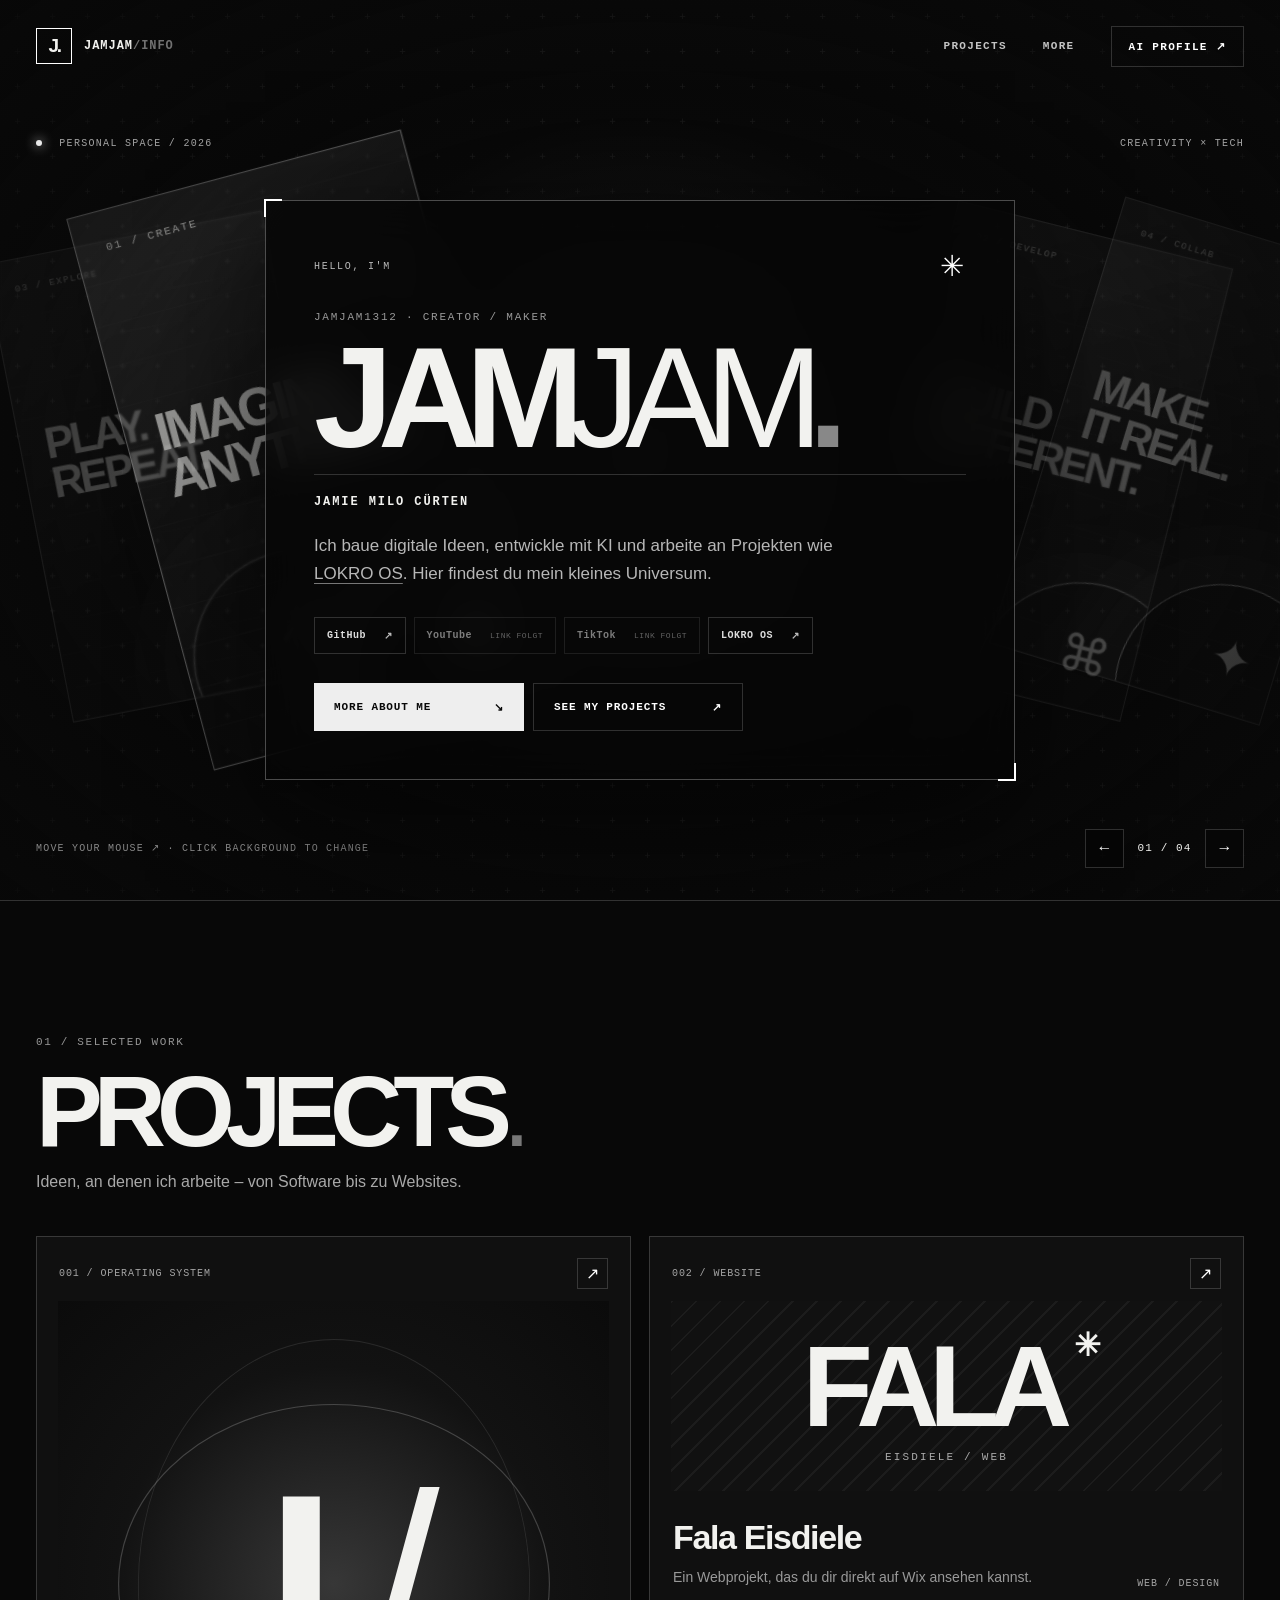
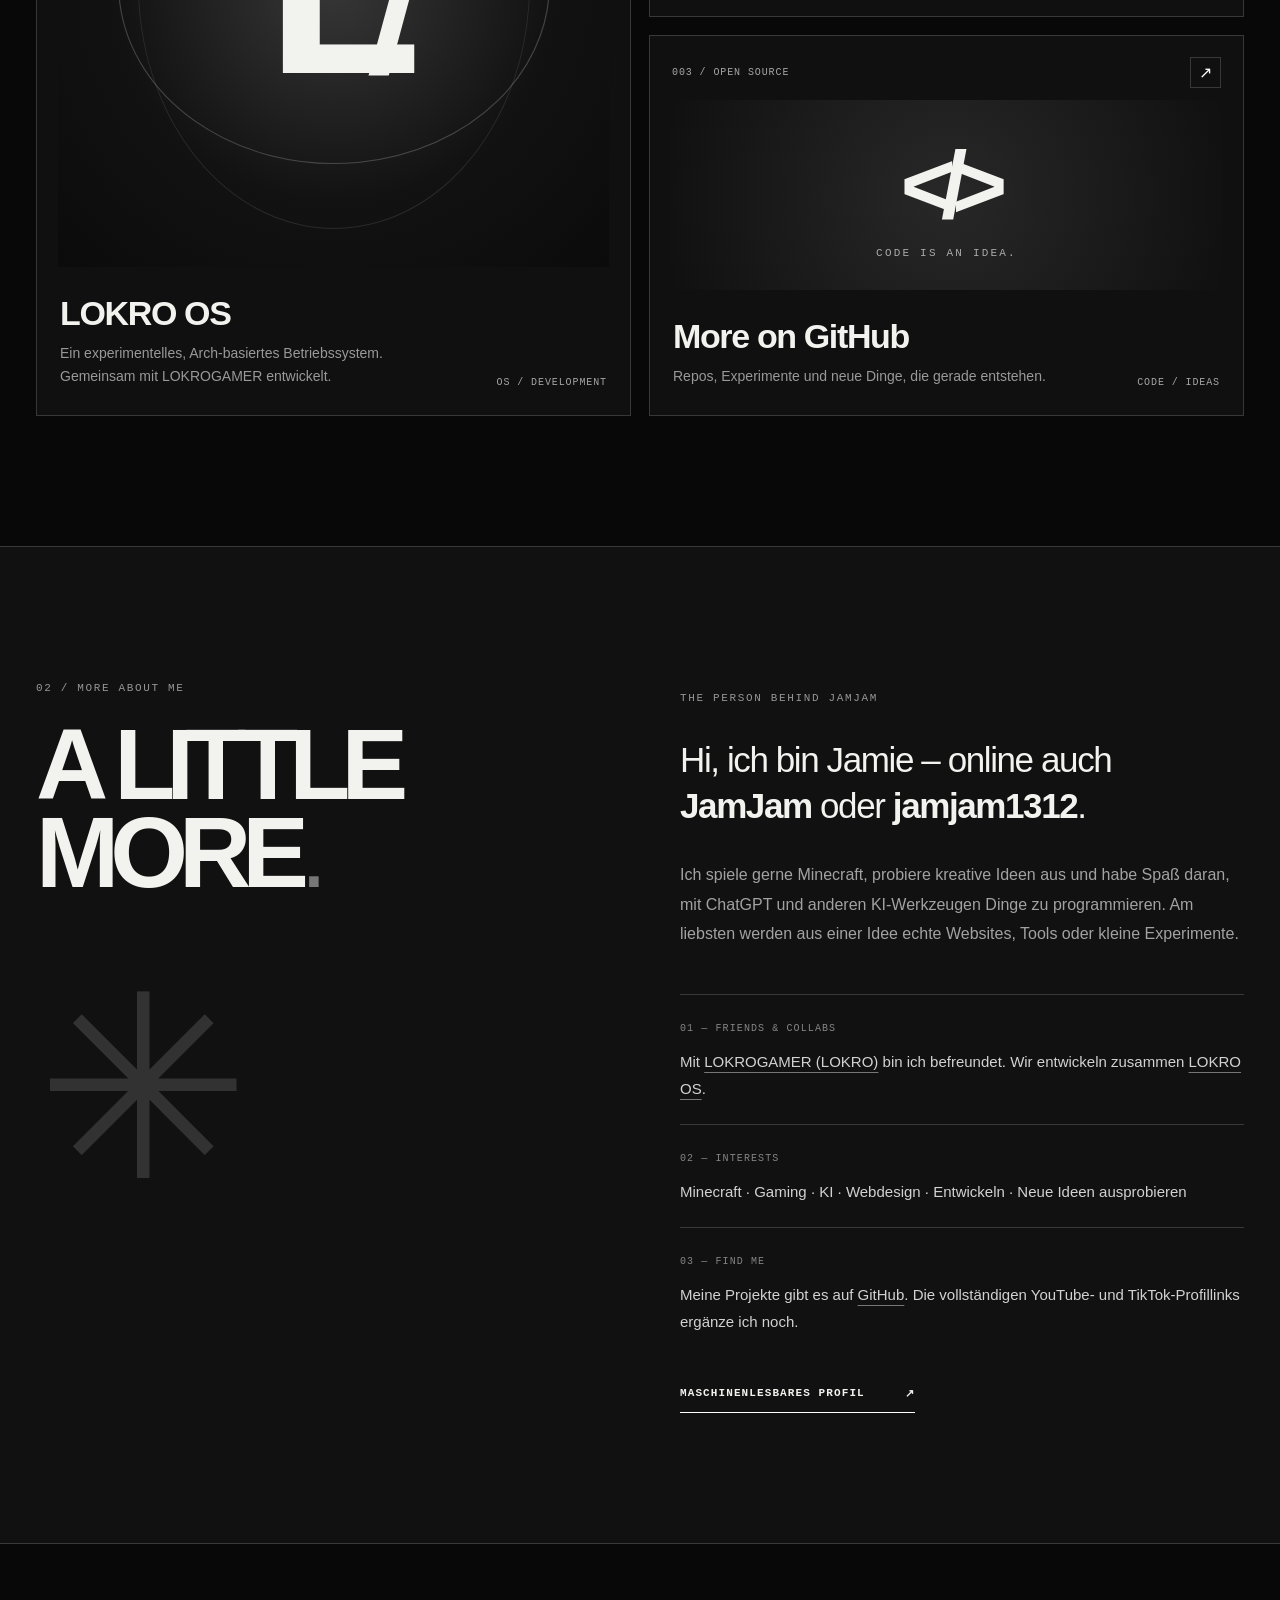
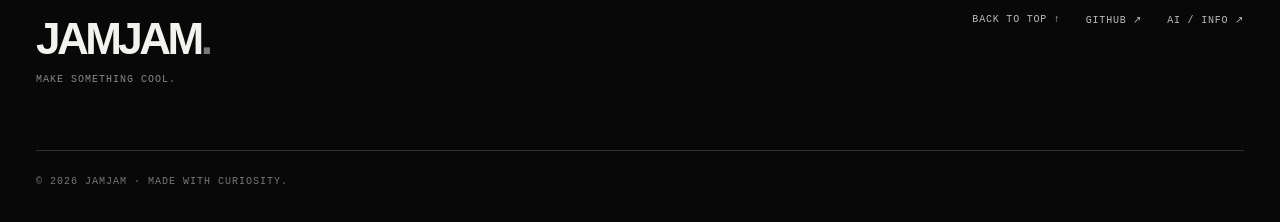
==== index.html @ feaf0b18 "Build JamJam portfolio with interactive LOKRO-inspired hero and AI/SEO profile" ====
<!doctype html>
<html lang="de">
<head>
  <meta charset="utf-8">
  <meta name="viewport" content="width=device-width, initial-scale=1">
  <meta name="theme-color" content="#080808">
  <meta name="description" content="JamJam – das Portfolio von Jamie Milo Cürten. LOKRO OS, Webprojekte, KI-gestütztes Entwickeln, Minecraft und kreative Ideen.">
  <meta name="author" content="Jamie Milo Cürten">
  <meta name="robots" content="index, follow, max-image-preview:large">
  <link rel="canonical" href="https://jamjam1312.github.io/Jamjaminfo/">
  <meta property="og:type" content="profile">
  <meta property="og:title" content="JamJam — Jamie Milo Cürten | Portfolio">
  <meta property="og:description" content="Projekte, Ideen und Links von JamJam. LOKRO OS, Web, Games & KI.">
  <meta property="og:url" content="https://jamjam1312.github.io/Jamjaminfo/">
  <meta property="og:locale" content="de_DE">
  <link rel="icon" type="image/svg+xml" href="favicon.svg">
  <link rel="alternate" type="application/json" href="about.json" title="Maschinenlesbares Profil">
  <link rel="alternate" type="text/plain" href="llms.txt" title="KI-Profil als Klartext">
  <link rel="stylesheet" href="styles.css">
  <script type="application/ld+json">
  {
    "@context": "https://schema.org",
    "@type": "ProfilePage",
    "@id": "https://jamjam1312.github.io/Jamjaminfo/#webpage",
    "url": "https://jamjam1312.github.io/Jamjaminfo/",
    "inLanguage": "de-DE",
    "name": "JamJam — Jamie Milo Cürten",
    "description": "Persönliches Portfolio mit Projekten, Interessen und Profilen.",
    "mainEntity": {
      "@type": "Person",
      "@id": "https://jamjam1312.github.io/Jamjaminfo/#jamjam",
      "name": "Jamie Milo Cürten",
      "alternateName": ["JamJam", "Jamjam1312", "jamjam1312"],
      "url": "https://jamjam1312.github.io/Jamjaminfo/",
      "description": "Kreativer Entwickler und Mitentwickler von LOKRO OS mit Interesse an KI-gestütztem Programmieren, Webdesign und Minecraft.",
      "sameAs": ["https://github.com/jamjam1312"],
      "knowsAbout": ["Webentwicklung", "LOKRO OS", "KI-gestütztes Programmieren", "Minecraft", "Kreative Softwareprojekte"]
    }
  }
  </script>
  <title>JamJam — Jamie Milo Cürten | Portfolio & Projekte</title>
  <script src="app.js" defer></script>
</head>
<body>
  <a class="skip" href="#main">Zum Inhalt springen</a>
  <div class="site">
    <header class="nav wrap">
      <a class="logo" href="#top" aria-label="JamJam, zur Startseite"><span class="logo-icon">J.</span><span>JAMJAM<span class="muted">/INFO</span></span></a>
      <nav aria-label="Hauptnavigation">
        <a href="#projects">Projects</a>
        <a href="#more">More</a>
        <a href="ai/" class="nav-ai">AI PROFILE <span aria-hidden="true">↗</span></a>
      </nav>
    </header>

    <main id="main">
      <section class="hero" id="top" aria-labelledby="hero-title">
        <canvas id="signal-field" aria-hidden="true"></canvas>
        <div class="ambient" id="ambient" aria-hidden="true">
          <div class="ambient-slide is-active" data-slide="0"><span>01 / CREATE</span><strong>IMAGINE<br>ANYTHING.</strong><i>✳</i></div>
          <div class="ambient-slide" data-slide="1"><span>02 / DEVELOP</span><strong>BUILD<br>DIFFERENT.</strong><i>⌘</i></div>
          <div class="ambient-slide" data-slide="2"><span>03 / EXPLORE</span><strong>PLAY.<br>REPEAT.</strong><i>↗</i></div>
          <div class="ambient-slide" data-slide="3"><span>04 / COLLAB</span><strong>MAKE<br>IT REAL.</strong><i>✦</i></div>
        </div>
        <div class="hero-glow" aria-hidden="true"></div>
        <div class="hero-wrap wrap">
          <div class="topline"><span><i class="dot"></i> PERSONAL SPACE / 2026</span><span>CREATIVITY × TECH</span></div>
          <div class="identity">
            <div class="identity-top"><span>HELLO, I'M</span><span class="identity-star" aria-hidden="true">✳</span></div>
            <p class="eyebrow">JAMJAM1312 · CREATOR / MAKER</p>
            <h1 id="hero-title">JAM<span>JAM</span><span class="period">.</span></h1>
            <p class="realname">Jamie Milo Cürten</p>
            <p class="lede">Ich baue digitale Ideen, entwickle mit KI und arbeite an Projekten wie <a href="https://os.lokro.dev/" target="_blank" rel="noopener noreferrer">LOKRO OS</a>. Hier findest du mein kleines Universum.</p>
            <div class="socials" aria-label="Social Media und Profile">
              <a class="social-link" href="https://github.com/jamjam1312" target="_blank" rel="me noopener noreferrer">GitHub <span aria-hidden="true">↗</span></a>
              <span class="social-link social-pending" data-social="youtube" aria-label="YouTube-Profillink folgt">YouTube <small>LINK FOLGT</small></span>
              <span class="social-link social-pending" data-social="tiktok" aria-label="TikTok-Profillink folgt">TikTok <small>LINK FOLGT</small></span>
              <a class="social-link" href="https://os.lokro.dev/" target="_blank" rel="noopener noreferrer">LOKRO OS <span aria-hidden="true">↗</span></a>
            </div>
            <div class="identity-actions">
              <a class="btn btn-primary" href="#more">MORE ABOUT ME <span aria-hidden="true">↘</span></a>
              <a class="btn btn-outline" href="#projects">SEE MY PROJECTS <span aria-hidden="true">↗</span></a>
            </div>
          </div>
          <div class="hero-bottom">
            <p>MOVE YOUR MOUSE <span aria-hidden="true">↗</span> · CLICK BACKGROUND TO CHANGE</p>
            <div class="slider-controls" aria-label="Hintergrund wechseln">
              <button type="button" id="prev-slide" aria-label="Vorheriges Motiv">←</button>
              <span id="slide-count" aria-live="polite">01 / 04</span>
              <button type="button" id="next-slide" aria-label="Nächstes Motiv">→</button>
            </div>
          </div>
        </div>
      </section>

      <section class="section wrap" id="projects" aria-labelledby="projects-title">
        <div class="section-heading"><span class="micro">01 / SELECTED WORK</span><h2 id="projects-title">PROJECTS<span class="outline">.</span></h2><p>Ideen, an denen ich arbeite – von Software bis zu Websites.</p></div>
        <div class="projects">
          <a class="project project-featured" href="https://os.lokro.dev/" target="_blank" rel="noopener noreferrer">
            <div class="project-top"><span class="project-no">001 / OPERATING SYSTEM</span><span class="project-arrow" aria-hidden="true">↗</span></div>
            <div class="project-art os-art" aria-hidden="true"><span class="os-mark">L<span class="os-slash">/</span></span><div class="orbit orbit-a"></div><div class="orbit orbit-b"></div></div>
            <div class="project-info"><div><h3>LOKRO OS</h3><p>Ein experimentelles, Arch-basiertes Betriebssystem. Gemeinsam mit LOKROGAMER entwickelt.</p></div><span class="project-type">OS / DEVELOPMENT</span></div>
          </a>
          <a class="project" href="https://falanala.wixsite.com/fala-eisdiele" target="_blank" rel="noopener noreferrer">
            <div class="project-top"><span class="project-no">002 / WEBSITE</span><span class="project-arrow" aria-hidden="true">↗</span></div>
            <div class="project-art fala-art" aria-hidden="true"><span>FALA<span class="tiny-star">✳</span></span><small>EISDIELE / WEB</small></div>
            <div class="project-info"><div><h3>Fala Eisdiele</h3><p>Ein Webprojekt, das du dir direkt auf Wix ansehen kannst.</p></div><span class="project-type">WEB / DESIGN</span></div>
          </a>
          <a class="project" href="https://github.com/jamjam1312" target="_blank" rel="me noopener noreferrer">
            <div class="project-top"><span class="project-no">003 / OPEN SOURCE</span><span class="project-arrow" aria-hidden="true">↗</span></div>
            <div class="project-art github-art" aria-hidden="true"><span>&lt;/&gt;</span><small>CODE IS AN IDEA.</small></div>
            <div class="project-info"><div><h3>More on GitHub</h3><p>Repos, Experimente und neue Dinge, die gerade entstehen.</p></div><span class="project-type">CODE / IDEAS</span></div>
          </a>
        </div>
      </section>

      <section class="section about-section" id="more" aria-labelledby="about-title">
        <div class="wrap about-grid">
          <div class="about-intro"><span class="micro">02 / MORE ABOUT ME</span><h2 id="about-title">A LITTLE<br>MORE<span class="outline">.</span></h2><div class="big-star" aria-hidden="true">✳</div></div>
          <div class="about-content">
            <span class="kicker">THE PERSON BEHIND JAMJAM</span>
            <p class="about-lead">Hi, ich bin Jamie – online auch <strong>JamJam</strong> oder <strong>jamjam1312</strong>.</p>
            <p>Ich spiele gerne Minecraft, probiere kreative Ideen aus und habe Spaß daran, mit ChatGPT und anderen KI-Werkzeugen Dinge zu programmieren. Am liebsten werden aus einer Idee echte Websites, Tools oder kleine Experimente.</p>
            <div class="fact"><span>01 — FRIENDS & COLLABS</span><p>Mit <a href="https://github.com/Lokrogaming" target="_blank" rel="noopener noreferrer">LOKROGAMER (LOKRO)</a> bin ich befreundet. Wir entwickeln zusammen <a href="https://github.com/jamjam1312/LOKROOS-Arch-based" target="_blank" rel="noopener noreferrer">LOKRO OS</a>.</p></div>
            <div class="fact"><span>02 — INTERESTS</span><p>Minecraft · Gaming · KI · Webdesign · Entwickeln · Neue Ideen ausprobieren</p></div>
            <div class="fact"><span>03 — FIND ME</span><p>Meine Projekte gibt es auf <a href="https://github.com/jamjam1312" target="_blank" rel="me noopener noreferrer">GitHub</a>. Die vollständigen YouTube- und TikTok-Profillinks ergänze ich noch.</p></div>
            <a class="text-link" href="ai/">MASCHINENLESBARES PROFIL <span aria-hidden="true">↗</span></a>
          </div>
        </div>
      </section>
    </main>

    <footer class="footer wrap">
      <div><span class="footer-logo">JAMJAM<span>.</span></span><p>MAKE SOMETHING COOL.</p></div>
      <div class="footer-links"><a href="#top">BACK TO TOP ↑</a><a href="https://github.com/jamjam1312" target="_blank" rel="noopener noreferrer">GITHUB ↗</a><a href="ai/">AI / INFO ↗</a></div>
      <p class="copyright">© <span id="year">2026</span> JAMJAM · MADE WITH CURIOSITY.</p>
    </footer>
  </div>
</body>
</html>
---- styles.css ----
:root{color-scheme:dark;--black:#080808;--paper:#f2f2ef;--muted:#a2a2a2;--line:rgba(255,255,255,.17);--faint:rgba(255,255,255,.08);--max:1260px;--mono:ui-monospace,SFMono-Regular,Menlo,Consolas,monospace;--sans:Inter,Arial,Helvetica,sans-serif}
*,*:before,*:after{box-sizing:border-box}html{scroll-behavior:smooth}body{margin:0;background:var(--black);color:var(--paper);font-family:var(--sans);-webkit-font-smoothing:antialiased;overflow-x:hidden}a{color:inherit}button{font:inherit}button,a{-webkit-tap-highlight-color:transparent}::selection{color:var(--black);background:var(--paper)}:focus-visible{outline:2px solid #fff;outline-offset:4px}.wrap{width:min(var(--max),calc(100% - 72px));margin-inline:auto}.skip{position:fixed;top:-100px;left:20px;z-index:999;color:#000;background:#fff;padding:12px}.skip:focus{top:20px}.muted{color:#717171}
.nav{height:92px;position:absolute;inset:0 0 auto;z-index:20;display:flex;justify-content:space-between;align-items:center;gap:20px}.logo{display:flex;align-items:center;gap:12px;text-decoration:none;font:700 12px var(--mono);letter-spacing:.08em}.logo-icon{display:grid;place-items:center;width:36px;height:36px;border:1px solid #fff;font:900 19px var(--sans);letter-spacing:-.13em}.nav nav{display:flex;align-items:center;gap:36px}.nav nav a{font:600 11px var(--mono);letter-spacing:.12em;text-decoration:none;text-transform:uppercase;color:#c4c4c4;transition:color .2s}.nav nav a:hover{color:#fff}.nav .nav-ai{border:1px solid var(--line);padding:13px 17px;color:#fff}
.hero{position:relative;min-height:790px;min-height:100svh;isolation:isolate;overflow:hidden;display:flex;align-items:stretch;border-bottom:1px solid var(--line);background:#090909;--mx:0;--my:0}
#signal-field{position:absolute;inset:0;width:100%;height:100%;pointer-events:none;opacity:.7;z-index:-3}
.hero:before{content:"";position:absolute;inset:0;pointer-events:none;z-index:-1;background:radial-gradient(ellipse at center,rgba(10,10,10,.58) 10%,rgba(8,8,8,.18) 57%,rgba(8,8,8,.83) 100%)}
.hero-glow{position:absolute;inset:0;z-index:-2;pointer-events:none;background:radial-gradient(circle at 50% 50%,rgba(255,255,255,.09),transparent 43%)}
.ambient{position:absolute;inset:0;overflow:hidden;pointer-events:none;z-index:-2;perspective:1400px}
.ambient-slide{position:absolute;width:clamp(235px,26vw,435px);height:clamp(320px,61vh,620px);top:50%;left:50%;border:1px solid rgba(255,255,255,.35);background:linear-gradient(150deg,rgba(255,255,255,.13),rgba(255,255,255,.015) 60%);box-shadow:inset 0 0 0 1px rgba(255,255,255,.025),0 26px 100px rgba(0,0,0,.4);backdrop-filter:blur(1px);overflow:hidden;display:flex;flex-direction:column;justify-content:space-between;padding:29px;opacity:.34;transform:translate3d(-160%,-50%,0) rotate(-18deg) scale(.84);transition:transform .9s cubic-bezier(.2,.8,.2,1),opacity .65s,border-color .4s;will-change:transform}
.ambient-slide:nth-child(2){transform:translate3d(70%,-48%,0) rotate(13deg) scale(.84)}.ambient-slide:nth-child(3){transform:translate3d(-200%,-49%,0) rotate(-12deg) scale(.82)}.ambient-slide:nth-child(4){transform:translate3d(115%,-46%,0) rotate(17deg) scale(.82)}
.ambient-slide:before{content:"";position:absolute;inset:0;background:repeating-linear-gradient(0deg,transparent 0,transparent 38px,rgba(255,255,255,.085) 39px,transparent 40px);opacity:.35}
.ambient-slide:after{content:"";position:absolute;right:-70px;bottom:-100px;width:250px;height:250px;border:1px solid #fff;border-radius:50%;box-shadow:0 0 0 35px rgba(255,255,255,.025),0 0 0 70px rgba(255,255,255,.02)}
.ambient-slide>span{z-index:1;font:11px var(--mono);letter-spacing:.15em}.ambient-slide strong{font-size:clamp(35px,4vw,62px);line-height:.9;letter-spacing:-.08em;position:relative;z-index:1}.ambient-slide i{font-style:normal;font-size:60px;z-index:1;align-self:flex-end;font-weight:200}.ambient-slide.is-active{opacity:.75;border-color:rgba(255,255,255,.5)}
.hero-wrap{display:flex;flex-direction:column;justify-content:space-between;position:relative;z-index:2;min-height:790px;min-height:100svh;pointer-events:none}
.hero-wrap a,.hero-wrap button{pointer-events:auto}
.topline{margin-top:138px;display:flex;justify-content:space-between;color:#a4a4a4;font:10px var(--mono);letter-spacing:.13em}.dot{display:inline-block;width:6px;height:6px;border-radius:50%;background:#eaeaea;margin-right:10px;box-shadow:0 0 12px #fff}
.identity{align-self:center;width:min(100%,750px);padding:clamp(25px,5vw,48px);border:1px solid rgba(255,255,255,.28);background:rgba(6,6,6,.78);backdrop-filter:blur(22px);box-shadow:0 35px 110px rgba(0,0,0,.5);position:relative;margin:44px 0 42px;pointer-events:auto}
.identity:before,.identity:after{content:"";position:absolute;width:18px;height:18px;border-color:#fff;border-style:solid}.identity:before{left:-2px;top:-2px;border-width:2px 0 0 2px}.identity:after{right:-2px;bottom:-2px;border-width:0 2px 2px 0}
.identity-top{display:flex;align-items:center;justify-content:space-between;font:10px var(--mono);letter-spacing:.17em;color:#bbb}.identity-star{font-size:29px;color:#fff;font-weight:100}.eyebrow{font:11px var(--mono);letter-spacing:.16em;color:#999;margin:26px 0 16px}.identity h1{font-size:clamp(72px,12vw,142px);letter-spacing:-.105em;line-height:.83;font-weight:900;margin:0 0 17px;white-space:nowrap}.identity h1>span:first-child{font-weight:260}.period{color:#888;font-weight:900}.realname{font:600 12px var(--mono);letter-spacing:.16em;text-transform:uppercase;border-top:1px solid var(--line);padding-top:20px}.lede{max-width:560px;margin:23px 0 28px;color:#b7b7b7;font-size:clamp(14px,1.7vw,17px);line-height:1.7}.lede a{text-decoration-color:#777;text-underline-offset:4px}.lede a:hover{color:#fff}.socials{display:flex;flex-wrap:wrap;gap:8px}.social-link{min-height:37px;display:inline-flex;align-items:center;gap:18px;padding:10px 12px;color:#ddd;border:1px solid var(--line);font:600 10px var(--mono);letter-spacing:.05em;text-decoration:none;transition:background .2s,color .2s}.social-link span{color:#bbb}.social-link:not(.social-pending):hover{background:#fff;color:#111}.social-link:not(.social-pending):hover span{color:#111}.social-pending{opacity:.55;cursor:default}.social-pending small{font-size:8px;color:#aaa;font-weight:400}.identity-actions{display:flex;flex-wrap:wrap;gap:9px;margin-top:29px}.btn{min-height:48px;min-width:210px;display:inline-flex;align-items:center;justify-content:space-between;gap:25px;padding:13px 20px;font:700 11px var(--mono);letter-spacing:.08em;text-decoration:none;transition:transform .2s,background .2s}.btn:hover{transform:translateY(-3px)}.btn-primary{background:#eee;color:#080808}.btn-outline{border:1px solid var(--line);color:#fff}.btn-outline:hover{background:#fff;color:#111}
.hero-bottom{padding-bottom:32px;display:flex;align-items:center;justify-content:space-between;gap:20px}.hero-bottom p{font:10px var(--mono);letter-spacing:.12em;color:#888}.slider-controls{pointer-events:auto;display:flex;align-items:center;gap:13px}.slider-controls button{border:1px solid var(--line);background:rgba(7,7,7,.8);color:#fff;width:39px;height:39px;cursor:pointer;transition:background .2s}.slider-controls button:hover{background:#eee;color:#000}.slider-controls span{font:11px var(--mono);letter-spacing:.1em;min-width:55px;text-align:center}
.section{padding-top:130px;padding-bottom:130px}.section-heading{margin-bottom:45px}.micro,.kicker{font:11px var(--mono);letter-spacing:.15em;color:#969696}.section-heading h2,.about-intro h2{font-size:clamp(55px,8vw,100px);letter-spacing:-.09em;line-height:.88;margin:18px 0 18px;font-weight:900}.outline{font-weight:300;color:#777}.section-heading p{color:#a9a9a9;font-size:16px}.projects{display:grid;grid-template-columns:repeat(2,minmax(0,1fr));gap:18px}.project{min-width:0;border:1px solid var(--line);background:#101010;text-decoration:none;display:flex;flex-direction:column;transition:border-color .3s,transform .3s}.project:hover{border-color:#aaa;transform:translateY(-5px)}.project-featured{grid-row:span 2}.project-top{padding:21px 22px 12px;display:flex;justify-content:space-between;align-items:center}.project-no,.project-type{font:10px var(--mono);letter-spacing:.09em;color:#a5a5a5}.project-arrow{display:grid;place-items:center;width:31px;height:31px;border:1px solid var(--line);transition:background .2s;color:#fff}.project:hover .project-arrow{background:#fff;color:#000}.project-art{position:relative;min-height:190px;background:#161616;margin:0 21px;overflow:hidden;display:flex;flex-direction:column;align-items:center;justify-content:center}.project-featured .project-art{flex:1;min-height:400px}.os-art{background:radial-gradient(circle at center,#373737 0%,#121212 55%,#0b0b0b 100%)}.os-mark{font-size:clamp(130px,20vw,280px);font-weight:900;letter-spacing:-.15em;z-index:2;line-height:1}.os-slash{font-weight:200;margin-left:-.06em}.orbit{width:360px;height:360px;position:absolute;border:1px solid rgba(255,255,255,.2);border-radius:50%;transform:scaleX(1.2) rotate(-28deg)}.orbit-b{width:490px;height:490px;transform:scaleX(.8) rotate(55deg);border-color:rgba(255,255,255,.1)}.fala-art{background:repeating-linear-gradient(135deg,#1c1c1c 0,#1c1c1c 2px,#111 2px,#111 17px)}.fala-art>span{font-weight:900;font-size:clamp(60px,9vw,120px);letter-spacing:-.09em;line-height:1}.tiny-star{font-size:32px;vertical-align:top;margin-left:12px}.fala-art small,.github-art small{font:11px var(--mono);letter-spacing:.2em;color:#aaa;margin-top:7px}.github-art{background:radial-gradient(circle at center,#282828,#101010)}.github-art>span{font-size:95px;letter-spacing:-.16em;font-weight:800}.project-info{padding:27px 23px;display:flex;align-items:end;justify-content:space-between;gap:16px}.project-info h3{font-size:clamp(23px,3vw,34px);letter-spacing:-.04em;margin:0 0 9px}.project-info p{color:#999;font-size:14px;line-height:1.65;margin:0;max-width:380px}.project-type{white-space:nowrap}
.about-section{border-block:1px solid var(--line);background:#111}.about-grid{display:grid;grid-template-columns:1fr 1fr;gap:80px}.about-intro h2{margin-top:25px}.big-star{font-size:clamp(120px,20vw,260px);color:#323232;line-height:1;font-weight:100;margin-top:65px}.about-content{padding-top:10px}.about-lead{font-size:clamp(23px,3vw,35px);line-height:1.3;letter-spacing:-.04em;margin:32px 0}.about-content>p:not(.about-lead){line-height:1.85;color:#a2a2a2;font-size:16px;margin-bottom:45px}.fact{border-top:1px solid var(--line);padding:22px 0}.fact>span{font:10px var(--mono);letter-spacing:.11em;color:#858585}.fact p{font-size:15px;line-height:1.8;color:#d2d2d2;margin:13px 0 0}.fact a{text-decoration-color:#777;text-underline-offset:5px}.fact a:hover{color:#fff}.text-link{display:inline-flex;justify-content:space-between;gap:40px;margin-top:30px;padding-bottom:12px;border-bottom:1px solid #fff;font:11px var(--mono);font-weight:700;letter-spacing:.1em;text-decoration:none}.text-link:hover{color:#aaa}
.footer{padding-top:70px;padding-bottom:35px;display:grid;grid-template-columns:1fr 1fr;gap:35px}.footer-logo{font-size:44px;font-weight:900;letter-spacing:-.08em}.footer-logo span{color:#777}.footer>div>p{font:10px var(--mono);color:#888;letter-spacing:.1em}.footer-links{display:flex;flex-wrap:wrap;align-items:start;justify-content:flex-end;gap:25px}.footer-links a{font:10px var(--mono);letter-spacing:.08em;text-decoration:none;color:#bbb}.footer-links a:hover{color:#fff}.copyright{grid-column:1/-1;border-top:1px solid var(--line);padding-top:25px;margin:20px 0 0;font:10px var(--mono);letter-spacing:.1em;color:#777}
.ai-page{min-height:100svh;padding-top:150px}.ai-page h1{font-size:clamp(52px,9vw,110px);line-height:.9;letter-spacing:-.085em;margin:26px 0}.ai-page .ai-lead{font-size:clamp(18px,2.7vw,27px);color:#bbb;max-width:800px;line-height:1.5}.ai-sheet{margin:55px 0 100px;border:1px solid var(--line);max-width:980px}.ai-row{padding:24px 30px;border-bottom:1px solid var(--line);display:grid;grid-template-columns:185px 1fr;gap:35px}.ai-row:last-child{border:0}.ai-row dt{color:#999;font:11px var(--mono);letter-spacing:.12em}.ai-row dd{margin:0;line-height:1.8;color:#eee}.ai-row dd a{overflow-wrap:anywhere;text-underline-offset:4px}
@media(max-width:900px){.wrap{width:min(var(--max),calc(100% - 34px))}.ambient-slide{width:310px;opacity:.2}.ambient-slide.is-active{opacity:.35}.projects{grid-template-columns:1fr}.project-featured{grid-row:auto}.project-featured .project-art{min-height:310px}.about-grid{gap:28px}.project-info{align-items:start;flex-direction:column}.hero{min-height:760px}.hero-wrap{min-height:760px}.topline{margin-top:112px}}
@media(max-width:620px){.nav{height:73px}.nav nav{gap:16px}.nav nav>a{font-size:9px}.nav .nav-ai{padding:10px 8px}.logo{font-size:10px;gap:7px}.logo-icon{width:29px;height:29px;font-size:16px}.topline{margin-top:104px;font-size:9px}.topline span:last-child{display:none}.hero,.hero-wrap{min-height:790px;min-height:100svh}.identity{margin:48px 0 30px;padding:23px}.identity h1{font-size:clamp(62px,15vw,92px)}.lede{font-size:14px}.identity-actions .btn{flex:1;min-width:100%}.identity-actions{margin-top:21px}.hero-bottom{padding-bottom:21px}.hero-bottom p{font-size:9px;max-width:170px;line-height:1.7}.social-link{gap:10px;padding:8px;font-size:9px}.social-pending small{font-size:7px}.ambient-slide{height:360px;width:210px}.section{padding-top:85px;padding-bottom:85px}.section-heading h2,.about-intro h2{font-size:59px}.about-grid{grid-template-columns:1fr}.big-star{display:none}.about-content{padding-top:25px}.footer{grid-template-columns:1fr}.footer-links{justify-content:flex-start}.ai-row{display:block}.ai-row dt{margin-bottom:10px}.ai-row dd{font-size:14px}}
@media(prefers-reduced-motion:reduce){html{scroll-behavior:auto}*,*:before,*:after{animation:none!important;transition:none!important}.ambient-slide{will-change:auto}}
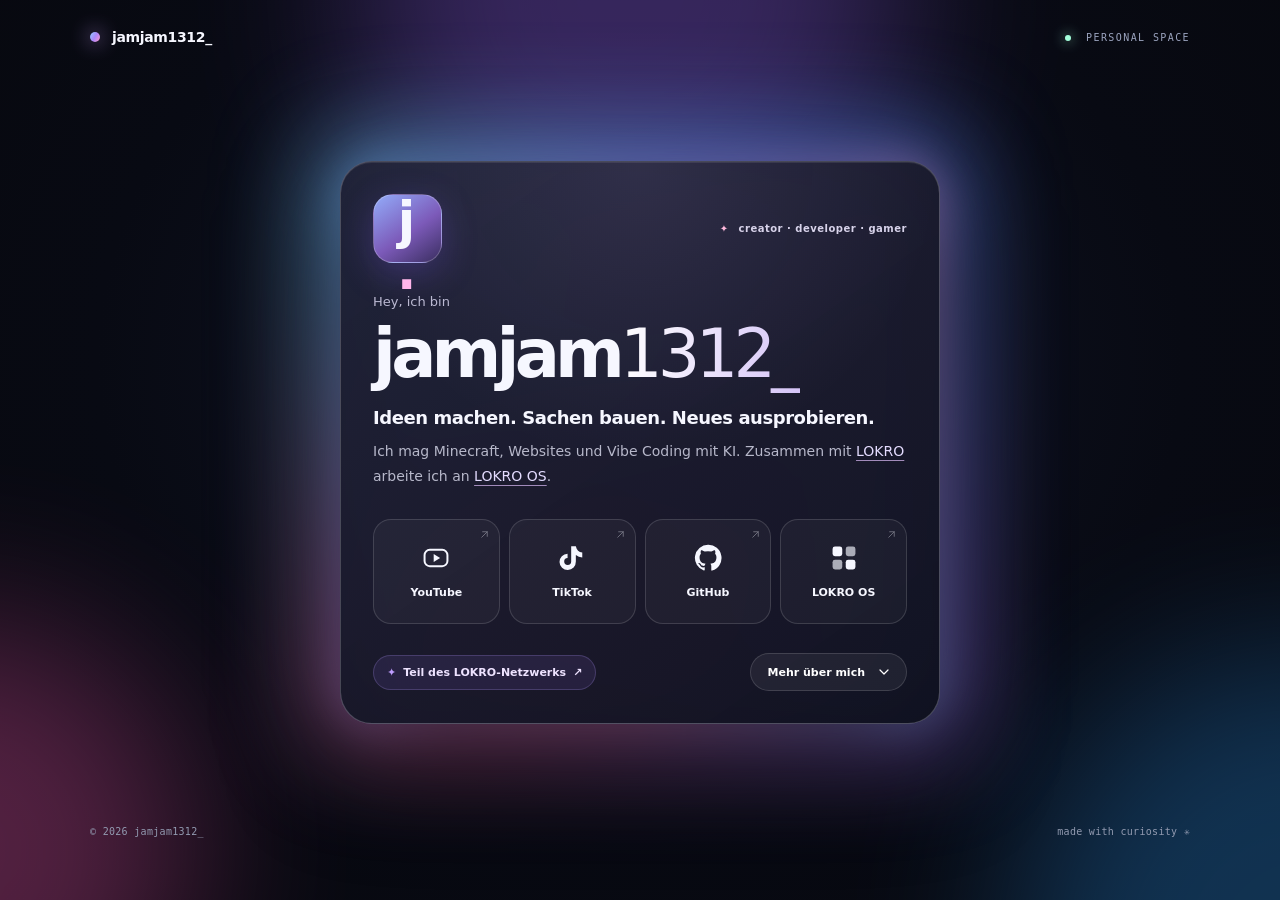
==== commit 01ebc6d5: "Redesign portfolio as rounded glowing profile card with linked socials and private-by-default AI met" ====
--- a/index.html
+++ b/index.html
@@ -1,140 +1,72 @@
 <!doctype html>
 <html lang="de">
 <head>
-  <meta charset="utf-8">
-  <meta name="viewport" content="width=device-width, initial-scale=1">
-  <meta name="theme-color" content="#080808">
-  <meta name="description" content="JamJam – das Portfolio von Jamie Milo Cürten. LOKRO OS, Webprojekte, KI-gestütztes Entwickeln, Minecraft und kreative Ideen.">
-  <meta name="author" content="Jamie Milo Cürten">
-  <meta name="robots" content="index, follow, max-image-preview:large">
-  <link rel="canonical" href="https://jamjam1312.github.io/Jamjaminfo/">
-  <meta property="og:type" content="profile">
-  <meta property="og:title" content="JamJam — Jamie Milo Cürten | Portfolio">
-  <meta property="og:description" content="Projekte, Ideen und Links von JamJam. LOKRO OS, Web, Games & KI.">
-  <meta property="og:url" content="https://jamjam1312.github.io/Jamjaminfo/">
-  <meta property="og:locale" content="de_DE">
-  <link rel="icon" type="image/svg+xml" href="favicon.svg">
-  <link rel="alternate" type="application/json" href="about.json" title="Maschinenlesbares Profil">
-  <link rel="alternate" type="text/plain" href="llms.txt" title="KI-Profil als Klartext">
-  <link rel="stylesheet" href="styles.css">
-  <script type="application/ld+json">
-  {
-    "@context": "https://schema.org",
-    "@type": "ProfilePage",
-    "@id": "https://jamjam1312.github.io/Jamjaminfo/#webpage",
-    "url": "https://jamjam1312.github.io/Jamjaminfo/",
-    "inLanguage": "de-DE",
-    "name": "JamJam — Jamie Milo Cürten",
-    "description": "Persönliches Portfolio mit Projekten, Interessen und Profilen.",
-    "mainEntity": {
-      "@type": "Person",
-      "@id": "https://jamjam1312.github.io/Jamjaminfo/#jamjam",
-      "name": "Jamie Milo Cürten",
-      "alternateName": ["JamJam", "Jamjam1312", "jamjam1312"],
-      "url": "https://jamjam1312.github.io/Jamjaminfo/",
-      "description": "Kreativer Entwickler und Mitentwickler von LOKRO OS mit Interesse an KI-gestütztem Programmieren, Webdesign und Minecraft.",
-      "sameAs": ["https://github.com/jamjam1312"],
-      "knowsAbout": ["Webentwicklung", "LOKRO OS", "KI-gestütztes Programmieren", "Minecraft", "Kreative Softwareprojekte"]
-    }
-  }
-  </script>
-  <title>JamJam — Jamie Milo Cürten | Portfolio & Projekte</title>
-  <script src="app.js" defer></script>
+<meta charset="utf-8"><meta name="viewport" content="width=device-width,initial-scale=1">
+<meta name="theme-color" content="#090a12"><meta name="robots" content="index,follow,max-image-preview:large">
+<meta name="description" content="jamjam1312_ – mein Portfolio. Minecraft, kreative Websites, KI, Vibe Coding und LOKRO OS.">
+<meta name="author" content="jamjam1312_">
+<link rel="canonical" href="https://jamjam1312.github.io/Jamjaminfo/"><link rel="icon" type="image/svg+xml" href="favicon.svg">
+<link rel="alternate" type="application/json" href="about.json" title="Maschinenlesbare Profildaten">
+<link rel="alternate" type="text/plain" href="llms.txt" title="Maschinenlesbares Profil">
+<meta property="og:type" content="profile"><meta property="og:title" content="jamjam1312_ — Portfolio">
+<meta property="og:description" content="Gaming, Code, KI und LOKRO OS – alle meine Links an einem Ort.">
+<meta property="og:url" content="https://jamjam1312.github.io/Jamjaminfo/"><meta property="og:locale" content="de_DE">
+<script type="application/ld+json">{"@context":"https://schema.org","@type":"ProfilePage","url":"https://jamjam1312.github.io/Jamjaminfo/","inLanguage":"de-DE","name":"jamjam1312_ — Portfolio","mainEntity":{"@type":"Person","@id":"https://jamjam1312.github.io/Jamjaminfo/#jamjam","name":"jamjam1312_","alternateName":["jamjam1312","Jamjam1312"],"url":"https://jamjam1312.github.io/Jamjaminfo/","description":"Creator, Minecraft-Spieler und KI-begeisterter Hobbyentwickler; arbeitet mit LOKRO an LOKRO OS.","sameAs":["https://www.youtube.com/@jamjam1312_","https://www.tiktok.com/@jamjam1312_","https://github.com/jamjam1312"],"knowsAbout":["Minecraft","Websites","Vibe Coding","LOKRO OS"]}}</script>
+<link rel="stylesheet" href="styles.css"><script src="app.js" defer></script>
+<title>jamjam1312_ — Portfolio</title>
 </head>
 <body>
-  <a class="skip" href="#main">Zum Inhalt springen</a>
-  <div class="site">
-    <header class="nav wrap">
-      <a class="logo" href="#top" aria-label="JamJam, zur Startseite"><span class="logo-icon">J.</span><span>JAMJAM<span class="muted">/INFO</span></span></a>
-      <nav aria-label="Hauptnavigation">
-        <a href="#projects">Projects</a>
-        <a href="#more">More</a>
-        <a href="ai/" class="nav-ai">AI PROFILE <span aria-hidden="true">↗</span></a>
+<a class="skip" href="#main">Zum Inhalt springen</a>
+<div class="backdrop" aria-hidden="true"><div class="blob purple"></div><div class="blob cyan"></div><div class="blob pink"></div><div class="noise"></div></div>
+<header class="header">
+  <a class="brand" href="#main"><span class="brand-point"></span>jamjam1312_</a>
+  <span class="header-note"><i></i> PERSONAL SPACE</span>
+</header>
+<main id="main" class="layout">
+  <div class="stage">
+    <div class="glow" aria-hidden="true"></div>
+    <div class="glow-core" aria-hidden="true"></div>
+    <article class="profile" id="profile" aria-labelledby="name">
+      <div class="profile-top">
+        <div class="avatar" aria-hidden="true">j<span>.</span></div>
+        <span class="top-kicker"><span aria-hidden="true">✦</span> creator · developer · gamer</span>
+      </div>
+      <p class="eyebrow">Hey, ich bin</p>
+      <h1 id="name">jamjam<span>1312_</span></h1>
+      <p class="lead">Ideen machen. Sachen bauen. Neues ausprobieren.</p>
+      <p class="desc">Ich mag Minecraft, Websites und Vibe Coding mit KI. Zusammen mit <a href="https://lokro.dev/" target="_blank" rel="noopener noreferrer">LOKRO</a> arbeite ich an <a href="https://os.lokro.dev/" target="_blank" rel="noopener noreferrer">LOKRO OS</a>.</p>
+      <nav class="socials" aria-label="Meine wichtigsten Links">
+        <a class="social youtube" href="https://www.youtube.com/@jamjam1312_" target="_blank" rel="me noopener noreferrer" aria-label="YouTube öffnen"><span class="social-icon"><svg viewBox="0 0 24 24" aria-hidden="true"><rect x="2.2" y="5" width="19.6" height="14" rx="4.5" stroke="currentColor" stroke-width="1.7" fill="none"/><path d="m10 8.6 5.5 3.4-5.5 3.4z" fill="currentColor"/></svg></span><span>YouTube</span><span class="social-arrow"><svg viewBox="0 0 24 24" aria-hidden="true"><path d="M6 18 18 6M8 6h10v10" fill="none" stroke="currentColor" stroke-width="1.8" stroke-linecap="round" stroke-linejoin="round"/></svg></span></a>
+        <a class="social tiktok" href="https://www.tiktok.com/@jamjam1312_" target="_blank" rel="me noopener noreferrer" aria-label="TikTok öffnen"><span class="social-icon"><svg viewBox="0 0 24 24" aria-hidden="true"><path d="M15.3 2h-4v13a3 3 0 1 1-3.1-3V8.3a7 7 0 1 0 7.1 6.8V9.5a9 9 0 0 0 5.5 2V7.3c-2.9-.2-4.9-2.1-5.5-5.3Z" fill="currentColor"/></svg></span><span>TikTok</span><span class="social-arrow"><svg viewBox="0 0 24 24" aria-hidden="true"><path d="M6 18 18 6M8 6h10v10" fill="none" stroke="currentColor" stroke-width="1.8" stroke-linecap="round" stroke-linejoin="round"/></svg></span></a>
+        <a class="social github" href="https://github.com/jamjam1312" target="_blank" rel="me noopener noreferrer" aria-label="GitHub öffnen"><span class="social-icon"><svg viewBox="0 0 24 24" aria-hidden="true"><path d="M12 .7A11.3 11.3 0 0 0 8.43 22.7c.57.1.77-.24.77-.55v-2.13c-3.14.67-3.8-1.32-3.8-1.32-.51-1.3-1.25-1.65-1.25-1.65-1.02-.7.08-.68.08-.68 1.13.08 1.72 1.16 1.72 1.16 1 1.7 2.64 1.22 3.27.94.1-.73.4-1.21.71-1.49-2.52-.29-5.17-1.26-5.17-5.58 0-1.23.45-2.24 1.17-3.04-.12-.29-.5-1.44.11-2.99 0 0 .95-.3 3.12 1.16a10.8 10.8 0 0 1 5.68 0c2.17-1.46 3.12-1.16 3.12-1.16.62 1.55.23 2.7.11 2.99.73.8 1.17 1.81 1.17 3.04 0 4.33-2.66 5.3-5.19 5.58.41.36.77 1.05.77 2.12v3.16c0 .3.2.66.77.55A11.3 11.3 0 0 0 12 .7Z" fill="currentColor"/></svg></span><span>GitHub</span><span class="social-arrow"><svg viewBox="0 0 24 24" aria-hidden="true"><path d="M6 18 18 6M8 6h10v10" fill="none" stroke="currentColor" stroke-width="1.8" stroke-linecap="round" stroke-linejoin="round"/></svg></span></a>
+        <a class="social os" href="https://os.lokro.dev/" target="_blank" rel="noopener noreferrer" aria-label="LOKRO OS öffnen"><span class="social-icon"><svg viewBox="0 0 24 24" aria-hidden="true"><rect x="2.2" y="2.2" width="8.3" height="8.3" rx="2.1" fill="currentColor"/><rect x="13.5" y="2.2" width="8.3" height="8.3" rx="2.1" fill="currentColor" opacity=".65"/><rect x="2.2" y="13.5" width="8.3" height="8.3" rx="2.1" fill="currentColor" opacity=".65"/><rect x="13.5" y="13.5" width="8.3" height="8.3" rx="2.1" fill="currentColor"/></svg></span><span>LOKRO OS</span><span class="social-arrow"><svg viewBox="0 0 24 24" aria-hidden="true"><path d="M6 18 18 6M8 6h10v10" fill="none" stroke="currentColor" stroke-width="1.8" stroke-linecap="round" stroke-linejoin="round"/></svg></span></a>
       </nav>
-    </header>
-
-    <main id="main">
-      <section class="hero" id="top" aria-labelledby="hero-title">
-        <canvas id="signal-field" aria-hidden="true"></canvas>
-        <div class="ambient" id="ambient" aria-hidden="true">
-          <div class="ambient-slide is-active" data-slide="0"><span>01 / CREATE</span><strong>IMAGINE<br>ANYTHING.</strong><i>✳</i></div>
-          <div class="ambient-slide" data-slide="1"><span>02 / DEVELOP</span><strong>BUILD<br>DIFFERENT.</strong><i>⌘</i></div>
-          <div class="ambient-slide" data-slide="2"><span>03 / EXPLORE</span><strong>PLAY.<br>REPEAT.</strong><i>↗</i></div>
-          <div class="ambient-slide" data-slide="3"><span>04 / COLLAB</span><strong>MAKE<br>IT REAL.</strong><i>✦</i></div>
+      <div class="actions">
+        <a class="network" href="https://lokro.dev/" target="_blank" rel="noopener noreferrer"><span>✦</span> Teil des LOKRO-Netzwerks <span aria-hidden="true">↗</span></a>
+        <button type="button" id="more-button" aria-expanded="false" aria-controls="more-panel">Mehr über mich <span class="chevron"><svg viewBox="0 0 24 24" aria-hidden="true"><path d="m6 9 6 6 6-6" fill="none" stroke="currentColor" stroke-width="1.8" stroke-linecap="round" stroke-linejoin="round"/></svg></span></button>
+      </div>
+      <section class="more-panel" id="more-panel" aria-label="Mehr über mich" hidden>
+        <div class="separator"></div>
+        <p class="detail-kicker">A LITTLE MORE ABOUT ME</p>
+        <h2>Hi, ich bin Jamjam.</h2>
+        <p>Mich findet man als <strong>jamjam1312</strong> oder <strong>jamjam1312_</strong>. Ich bin 13, habe am 13.12. Geburtstag, spiele gerne Minecraft und baue Websites, Apps und Ideen mit KI und ChatGPT.</p>
+        <div class="tags"><span>Minecraft</span><span>Gaming</span><span>Vibe Coding</span><span>Webdesign</span></div>
+        <p class="detail-kicker with-line">PROJEKTE &amp; FRIENDS</p>
+        <a class="detail-link" href="https://lokro.dev/" target="_blank" rel="noopener noreferrer"><span><strong>LOKRO</strong><small>Mein Freund, sein Netzwerk und seine Website</small></span><svg viewBox="0 0 24 24" aria-hidden="true"><path d="M6 18 18 6M8 6h10v10" fill="none" stroke="currentColor" stroke-width="1.8" stroke-linecap="round" stroke-linejoin="round"/></svg></a>
+        <a class="detail-link" href="https://os.lokro.dev/" target="_blank" rel="noopener noreferrer"><span><strong>LOKRO OS</strong><small>Wir entwickeln gemeinsam ein Betriebssystem</small></span><svg viewBox="0 0 24 24" aria-hidden="true"><path d="M6 18 18 6M8 6h10v10" fill="none" stroke="currentColor" stroke-width="1.8" stroke-linecap="round" stroke-linejoin="round"/></svg></a>
+        <a class="detail-link" href="https://falanala.wixsite.com/fala-eisdiele" target="_blank" rel="noopener noreferrer"><span><strong>Fala Eisdiele</strong><small>Mein Websiteprojekt auf Wix</small></span><svg viewBox="0 0 24 24" aria-hidden="true"><path d="M6 18 18 6M8 6h10v10" fill="none" stroke="currentColor" stroke-width="1.8" stroke-linecap="round" stroke-linejoin="round"/></svg></a>
+        <p class="detail-kicker with-line">LOKRO ONLINE</p>
+        <div class="small-links">
+          <a href="https://lokro.dev/" target="_blank" rel="noopener noreferrer">Website ↗</a>
+          <a href="https://github.com/Lokrogaming" target="_blank" rel="noopener noreferrer">GitHub ↗</a>
+          <a href="https://www.tiktok.com/@lokrogaming" target="_blank" rel="noopener noreferrer">TikTok ↗</a>
+          <a href="https://www.twitch.tv/lokrogamer" target="_blank" rel="noopener noreferrer">Twitch ↗</a>
         </div>
-        <div class="hero-glow" aria-hidden="true"></div>
-        <div class="hero-wrap wrap">
-          <div class="topline"><span><i class="dot"></i> PERSONAL SPACE / 2026</span><span>CREATIVITY × TECH</span></div>
-          <div class="identity">
-            <div class="identity-top"><span>HELLO, I'M</span><span class="identity-star" aria-hidden="true">✳</span></div>
-            <p class="eyebrow">JAMJAM1312 · CREATOR / MAKER</p>
-            <h1 id="hero-title">JAM<span>JAM</span><span class="period">.</span></h1>
-            <p class="realname">Jamie Milo Cürten</p>
-            <p class="lede">Ich baue digitale Ideen, entwickle mit KI und arbeite an Projekten wie <a href="https://os.lokro.dev/" target="_blank" rel="noopener noreferrer">LOKRO OS</a>. Hier findest du mein kleines Universum.</p>
-            <div class="socials" aria-label="Social Media und Profile">
-              <a class="social-link" href="https://github.com/jamjam1312" target="_blank" rel="me noopener noreferrer">GitHub <span aria-hidden="true">↗</span></a>
-              <span class="social-link social-pending" data-social="youtube" aria-label="YouTube-Profillink folgt">YouTube <small>LINK FOLGT</small></span>
-              <span class="social-link social-pending" data-social="tiktok" aria-label="TikTok-Profillink folgt">TikTok <small>LINK FOLGT</small></span>
-              <a class="social-link" href="https://os.lokro.dev/" target="_blank" rel="noopener noreferrer">LOKRO OS <span aria-hidden="true">↗</span></a>
-            </div>
-            <div class="identity-actions">
-              <a class="btn btn-primary" href="#more">MORE ABOUT ME <span aria-hidden="true">↘</span></a>
-              <a class="btn btn-outline" href="#projects">SEE MY PROJECTS <span aria-hidden="true">↗</span></a>
-            </div>
-          </div>
-          <div class="hero-bottom">
-            <p>MOVE YOUR MOUSE <span aria-hidden="true">↗</span> · CLICK BACKGROUND TO CHANGE</p>
-            <div class="slider-controls" aria-label="Hintergrund wechseln">
-              <button type="button" id="prev-slide" aria-label="Vorheriges Motiv">←</button>
-              <span id="slide-count" aria-live="polite">01 / 04</span>
-              <button type="button" id="next-slide" aria-label="Nächstes Motiv">→</button>
-            </div>
-          </div>
-        </div>
+        <div class="note"><span>MEIN TWITCH</span><p>Der Link zu meinem eigenen Twitch-Profil folgt noch.</p></div>
       </section>
-
-      <section class="section wrap" id="projects" aria-labelledby="projects-title">
-        <div class="section-heading"><span class="micro">01 / SELECTED WORK</span><h2 id="projects-title">PROJECTS<span class="outline">.</span></h2><p>Ideen, an denen ich arbeite – von Software bis zu Websites.</p></div>
-        <div class="projects">
-          <a class="project project-featured" href="https://os.lokro.dev/" target="_blank" rel="noopener noreferrer">
-            <div class="project-top"><span class="project-no">001 / OPERATING SYSTEM</span><span class="project-arrow" aria-hidden="true">↗</span></div>
-            <div class="project-art os-art" aria-hidden="true"><span class="os-mark">L<span class="os-slash">/</span></span><div class="orbit orbit-a"></div><div class="orbit orbit-b"></div></div>
-            <div class="project-info"><div><h3>LOKRO OS</h3><p>Ein experimentelles, Arch-basiertes Betriebssystem. Gemeinsam mit LOKROGAMER entwickelt.</p></div><span class="project-type">OS / DEVELOPMENT</span></div>
-          </a>
-          <a class="project" href="https://falanala.wixsite.com/fala-eisdiele" target="_blank" rel="noopener noreferrer">
-            <div class="project-top"><span class="project-no">002 / WEBSITE</span><span class="project-arrow" aria-hidden="true">↗</span></div>
-            <div class="project-art fala-art" aria-hidden="true"><span>FALA<span class="tiny-star">✳</span></span><small>EISDIELE / WEB</small></div>
-            <div class="project-info"><div><h3>Fala Eisdiele</h3><p>Ein Webprojekt, das du dir direkt auf Wix ansehen kannst.</p></div><span class="project-type">WEB / DESIGN</span></div>
-          </a>
-          <a class="project" href="https://github.com/jamjam1312" target="_blank" rel="me noopener noreferrer">
-            <div class="project-top"><span class="project-no">003 / OPEN SOURCE</span><span class="project-arrow" aria-hidden="true">↗</span></div>
-            <div class="project-art github-art" aria-hidden="true"><span>&lt;/&gt;</span><small>CODE IS AN IDEA.</small></div>
-            <div class="project-info"><div><h3>More on GitHub</h3><p>Repos, Experimente und neue Dinge, die gerade entstehen.</p></div><span class="project-type">CODE / IDEAS</span></div>
-          </a>
-        </div>
-      </section>
-
-      <section class="section about-section" id="more" aria-labelledby="about-title">
-        <div class="wrap about-grid">
-          <div class="about-intro"><span class="micro">02 / MORE ABOUT ME</span><h2 id="about-title">A LITTLE<br>MORE<span class="outline">.</span></h2><div class="big-star" aria-hidden="true">✳</div></div>
-          <div class="about-content">
-            <span class="kicker">THE PERSON BEHIND JAMJAM</span>
-            <p class="about-lead">Hi, ich bin Jamie – online auch <strong>JamJam</strong> oder <strong>jamjam1312</strong>.</p>
-            <p>Ich spiele gerne Minecraft, probiere kreative Ideen aus und habe Spaß daran, mit ChatGPT und anderen KI-Werkzeugen Dinge zu programmieren. Am liebsten werden aus einer Idee echte Websites, Tools oder kleine Experimente.</p>
-            <div class="fact"><span>01 — FRIENDS & COLLABS</span><p>Mit <a href="https://github.com/Lokrogaming" target="_blank" rel="noopener noreferrer">LOKROGAMER (LOKRO)</a> bin ich befreundet. Wir entwickeln zusammen <a href="https://github.com/jamjam1312/LOKROOS-Arch-based" target="_blank" rel="noopener noreferrer">LOKRO OS</a>.</p></div>
-            <div class="fact"><span>02 — INTERESTS</span><p>Minecraft · Gaming · KI · Webdesign · Entwickeln · Neue Ideen ausprobieren</p></div>
-            <div class="fact"><span>03 — FIND ME</span><p>Meine Projekte gibt es auf <a href="https://github.com/jamjam1312" target="_blank" rel="me noopener noreferrer">GitHub</a>. Die vollständigen YouTube- und TikTok-Profillinks ergänze ich noch.</p></div>
-            <a class="text-link" href="ai/">MASCHINENLESBARES PROFIL <span aria-hidden="true">↗</span></a>
-          </div>
-        </div>
-      </section>
-    </main>
-
-    <footer class="footer wrap">
-      <div><span class="footer-logo">JAMJAM<span>.</span></span><p>MAKE SOMETHING COOL.</p></div>
-      <div class="footer-links"><a href="#top">BACK TO TOP ↑</a><a href="https://github.com/jamjam1312" target="_blank" rel="noopener noreferrer">GITHUB ↗</a><a href="ai/">AI / INFO ↗</a></div>
-      <p class="copyright">© <span id="year">2026</span> JAMJAM · MADE WITH CURIOSITY.</p>
-    </footer>
+    </article>
   </div>
+</main>
+<footer class="footer"><span>© <span id="year">2026</span> jamjam1312_</span><span>made with curiosity ✳</span></footer>
 </body>
 </html>
--- a/styles.css
+++ b/styles.css
@@ -1,27 +1,51 @@
-:root{color-scheme:dark;--black:#080808;--paper:#f2f2ef;--muted:#a2a2a2;--line:rgba(255,255,255,.17);--faint:rgba(255,255,255,.08);--max:1260px;--mono:ui-monospace,SFMono-Regular,Menlo,Consolas,monospace;--sans:Inter,Arial,Helvetica,sans-serif}
-*,*:before,*:after{box-sizing:border-box}html{scroll-behavior:smooth}body{margin:0;background:var(--black);color:var(--paper);font-family:var(--sans);-webkit-font-smoothing:antialiased;overflow-x:hidden}a{color:inherit}button{font:inherit}button,a{-webkit-tap-highlight-color:transparent}::selection{color:var(--black);background:var(--paper)}:focus-visible{outline:2px solid #fff;outline-offset:4px}.wrap{width:min(var(--max),calc(100% - 72px));margin-inline:auto}.skip{position:fixed;top:-100px;left:20px;z-index:999;color:#000;background:#fff;padding:12px}.skip:focus{top:20px}.muted{color:#717171}
-.nav{height:92px;position:absolute;inset:0 0 auto;z-index:20;display:flex;justify-content:space-between;align-items:center;gap:20px}.logo{display:flex;align-items:center;gap:12px;text-decoration:none;font:700 12px var(--mono);letter-spacing:.08em}.logo-icon{display:grid;place-items:center;width:36px;height:36px;border:1px solid #fff;font:900 19px var(--sans);letter-spacing:-.13em}.nav nav{display:flex;align-items:center;gap:36px}.nav nav a{font:600 11px var(--mono);letter-spacing:.12em;text-decoration:none;text-transform:uppercase;color:#c4c4c4;transition:color .2s}.nav nav a:hover{color:#fff}.nav .nav-ai{border:1px solid var(--line);padding:13px 17px;color:#fff}
-.hero{position:relative;min-height:790px;min-height:100svh;isolation:isolate;overflow:hidden;display:flex;align-items:stretch;border-bottom:1px solid var(--line);background:#090909;--mx:0;--my:0}
-#signal-field{position:absolute;inset:0;width:100%;height:100%;pointer-events:none;opacity:.7;z-index:-3}
-.hero:before{content:"";position:absolute;inset:0;pointer-events:none;z-index:-1;background:radial-gradient(ellipse at center,rgba(10,10,10,.58) 10%,rgba(8,8,8,.18) 57%,rgba(8,8,8,.83) 100%)}
-.hero-glow{position:absolute;inset:0;z-index:-2;pointer-events:none;background:radial-gradient(circle at 50% 50%,rgba(255,255,255,.09),transparent 43%)}
-.ambient{position:absolute;inset:0;overflow:hidden;pointer-events:none;z-index:-2;perspective:1400px}
-.ambient-slide{position:absolute;width:clamp(235px,26vw,435px);height:clamp(320px,61vh,620px);top:50%;left:50%;border:1px solid rgba(255,255,255,.35);background:linear-gradient(150deg,rgba(255,255,255,.13),rgba(255,255,255,.015) 60%);box-shadow:inset 0 0 0 1px rgba(255,255,255,.025),0 26px 100px rgba(0,0,0,.4);backdrop-filter:blur(1px);overflow:hidden;display:flex;flex-direction:column;justify-content:space-between;padding:29px;opacity:.34;transform:translate3d(-160%,-50%,0) rotate(-18deg) scale(.84);transition:transform .9s cubic-bezier(.2,.8,.2,1),opacity .65s,border-color .4s;will-change:transform}
-.ambient-slide:nth-child(2){transform:translate3d(70%,-48%,0) rotate(13deg) scale(.84)}.ambient-slide:nth-child(3){transform:translate3d(-200%,-49%,0) rotate(-12deg) scale(.82)}.ambient-slide:nth-child(4){transform:translate3d(115%,-46%,0) rotate(17deg) scale(.82)}
-.ambient-slide:before{content:"";position:absolute;inset:0;background:repeating-linear-gradient(0deg,transparent 0,transparent 38px,rgba(255,255,255,.085) 39px,transparent 40px);opacity:.35}
-.ambient-slide:after{content:"";position:absolute;right:-70px;bottom:-100px;width:250px;height:250px;border:1px solid #fff;border-radius:50%;box-shadow:0 0 0 35px rgba(255,255,255,.025),0 0 0 70px rgba(255,255,255,.02)}
-.ambient-slide>span{z-index:1;font:11px var(--mono);letter-spacing:.15em}.ambient-slide strong{font-size:clamp(35px,4vw,62px);line-height:.9;letter-spacing:-.08em;position:relative;z-index:1}.ambient-slide i{font-style:normal;font-size:60px;z-index:1;align-self:flex-end;font-weight:200}.ambient-slide.is-active{opacity:.75;border-color:rgba(255,255,255,.5)}
-.hero-wrap{display:flex;flex-direction:column;justify-content:space-between;position:relative;z-index:2;min-height:790px;min-height:100svh;pointer-events:none}
-.hero-wrap a,.hero-wrap button{pointer-events:auto}
-.topline{margin-top:138px;display:flex;justify-content:space-between;color:#a4a4a4;font:10px var(--mono);letter-spacing:.13em}.dot{display:inline-block;width:6px;height:6px;border-radius:50%;background:#eaeaea;margin-right:10px;box-shadow:0 0 12px #fff}
-.identity{align-self:center;width:min(100%,750px);padding:clamp(25px,5vw,48px);border:1px solid rgba(255,255,255,.28);background:rgba(6,6,6,.78);backdrop-filter:blur(22px);box-shadow:0 35px 110px rgba(0,0,0,.5);position:relative;margin:44px 0 42px;pointer-events:auto}
-.identity:before,.identity:after{content:"";position:absolute;width:18px;height:18px;border-color:#fff;border-style:solid}.identity:before{left:-2px;top:-2px;border-width:2px 0 0 2px}.identity:after{right:-2px;bottom:-2px;border-width:0 2px 2px 0}
-.identity-top{display:flex;align-items:center;justify-content:space-between;font:10px var(--mono);letter-spacing:.17em;color:#bbb}.identity-star{font-size:29px;color:#fff;font-weight:100}.eyebrow{font:11px var(--mono);letter-spacing:.16em;color:#999;margin:26px 0 16px}.identity h1{font-size:clamp(72px,12vw,142px);letter-spacing:-.105em;line-height:.83;font-weight:900;margin:0 0 17px;white-space:nowrap}.identity h1>span:first-child{font-weight:260}.period{color:#888;font-weight:900}.realname{font:600 12px var(--mono);letter-spacing:.16em;text-transform:uppercase;border-top:1px solid var(--line);padding-top:20px}.lede{max-width:560px;margin:23px 0 28px;color:#b7b7b7;font-size:clamp(14px,1.7vw,17px);line-height:1.7}.lede a{text-decoration-color:#777;text-underline-offset:4px}.lede a:hover{color:#fff}.socials{display:flex;flex-wrap:wrap;gap:8px}.social-link{min-height:37px;display:inline-flex;align-items:center;gap:18px;padding:10px 12px;color:#ddd;border:1px solid var(--line);font:600 10px var(--mono);letter-spacing:.05em;text-decoration:none;transition:background .2s,color .2s}.social-link span{color:#bbb}.social-link:not(.social-pending):hover{background:#fff;color:#111}.social-link:not(.social-pending):hover span{color:#111}.social-pending{opacity:.55;cursor:default}.social-pending small{font-size:8px;color:#aaa;font-weight:400}.identity-actions{display:flex;flex-wrap:wrap;gap:9px;margin-top:29px}.btn{min-height:48px;min-width:210px;display:inline-flex;align-items:center;justify-content:space-between;gap:25px;padding:13px 20px;font:700 11px var(--mono);letter-spacing:.08em;text-decoration:none;transition:transform .2s,background .2s}.btn:hover{transform:translateY(-3px)}.btn-primary{background:#eee;color:#080808}.btn-outline{border:1px solid var(--line);color:#fff}.btn-outline:hover{background:#fff;color:#111}
-.hero-bottom{padding-bottom:32px;display:flex;align-items:center;justify-content:space-between;gap:20px}.hero-bottom p{font:10px var(--mono);letter-spacing:.12em;color:#888}.slider-controls{pointer-events:auto;display:flex;align-items:center;gap:13px}.slider-controls button{border:1px solid var(--line);background:rgba(7,7,7,.8);color:#fff;width:39px;height:39px;cursor:pointer;transition:background .2s}.slider-controls button:hover{background:#eee;color:#000}.slider-controls span{font:11px var(--mono);letter-spacing:.1em;min-width:55px;text-align:center}
-.section{padding-top:130px;padding-bottom:130px}.section-heading{margin-bottom:45px}.micro,.kicker{font:11px var(--mono);letter-spacing:.15em;color:#969696}.section-heading h2,.about-intro h2{font-size:clamp(55px,8vw,100px);letter-spacing:-.09em;line-height:.88;margin:18px 0 18px;font-weight:900}.outline{font-weight:300;color:#777}.section-heading p{color:#a9a9a9;font-size:16px}.projects{display:grid;grid-template-columns:repeat(2,minmax(0,1fr));gap:18px}.project{min-width:0;border:1px solid var(--line);background:#101010;text-decoration:none;display:flex;flex-direction:column;transition:border-color .3s,transform .3s}.project:hover{border-color:#aaa;transform:translateY(-5px)}.project-featured{grid-row:span 2}.project-top{padding:21px 22px 12px;display:flex;justify-content:space-between;align-items:center}.project-no,.project-type{font:10px var(--mono);letter-spacing:.09em;color:#a5a5a5}.project-arrow{display:grid;place-items:center;width:31px;height:31px;border:1px solid var(--line);transition:background .2s;color:#fff}.project:hover .project-arrow{background:#fff;color:#000}.project-art{position:relative;min-height:190px;background:#161616;margin:0 21px;overflow:hidden;display:flex;flex-direction:column;align-items:center;justify-content:center}.project-featured .project-art{flex:1;min-height:400px}.os-art{background:radial-gradient(circle at center,#373737 0%,#121212 55%,#0b0b0b 100%)}.os-mark{font-size:clamp(130px,20vw,280px);font-weight:900;letter-spacing:-.15em;z-index:2;line-height:1}.os-slash{font-weight:200;margin-left:-.06em}.orbit{width:360px;height:360px;position:absolute;border:1px solid rgba(255,255,255,.2);border-radius:50%;transform:scaleX(1.2) rotate(-28deg)}.orbit-b{width:490px;height:490px;transform:scaleX(.8) rotate(55deg);border-color:rgba(255,255,255,.1)}.fala-art{background:repeating-linear-gradient(135deg,#1c1c1c 0,#1c1c1c 2px,#111 2px,#111 17px)}.fala-art>span{font-weight:900;font-size:clamp(60px,9vw,120px);letter-spacing:-.09em;line-height:1}.tiny-star{font-size:32px;vertical-align:top;margin-left:12px}.fala-art small,.github-art small{font:11px var(--mono);letter-spacing:.2em;color:#aaa;margin-top:7px}.github-art{background:radial-gradient(circle at center,#282828,#101010)}.github-art>span{font-size:95px;letter-spacing:-.16em;font-weight:800}.project-info{padding:27px 23px;display:flex;align-items:end;justify-content:space-between;gap:16px}.project-info h3{font-size:clamp(23px,3vw,34px);letter-spacing:-.04em;margin:0 0 9px}.project-info p{color:#999;font-size:14px;line-height:1.65;margin:0;max-width:380px}.project-type{white-space:nowrap}
-.about-section{border-block:1px solid var(--line);background:#111}.about-grid{display:grid;grid-template-columns:1fr 1fr;gap:80px}.about-intro h2{margin-top:25px}.big-star{font-size:clamp(120px,20vw,260px);color:#323232;line-height:1;font-weight:100;margin-top:65px}.about-content{padding-top:10px}.about-lead{font-size:clamp(23px,3vw,35px);line-height:1.3;letter-spacing:-.04em;margin:32px 0}.about-content>p:not(.about-lead){line-height:1.85;color:#a2a2a2;font-size:16px;margin-bottom:45px}.fact{border-top:1px solid var(--line);padding:22px 0}.fact>span{font:10px var(--mono);letter-spacing:.11em;color:#858585}.fact p{font-size:15px;line-height:1.8;color:#d2d2d2;margin:13px 0 0}.fact a{text-decoration-color:#777;text-underline-offset:5px}.fact a:hover{color:#fff}.text-link{display:inline-flex;justify-content:space-between;gap:40px;margin-top:30px;padding-bottom:12px;border-bottom:1px solid #fff;font:11px var(--mono);font-weight:700;letter-spacing:.1em;text-decoration:none}.text-link:hover{color:#aaa}
-.footer{padding-top:70px;padding-bottom:35px;display:grid;grid-template-columns:1fr 1fr;gap:35px}.footer-logo{font-size:44px;font-weight:900;letter-spacing:-.08em}.footer-logo span{color:#777}.footer>div>p{font:10px var(--mono);color:#888;letter-spacing:.1em}.footer-links{display:flex;flex-wrap:wrap;align-items:start;justify-content:flex-end;gap:25px}.footer-links a{font:10px var(--mono);letter-spacing:.08em;text-decoration:none;color:#bbb}.footer-links a:hover{color:#fff}.copyright{grid-column:1/-1;border-top:1px solid var(--line);padding-top:25px;margin:20px 0 0;font:10px var(--mono);letter-spacing:.1em;color:#777}
-.ai-page{min-height:100svh;padding-top:150px}.ai-page h1{font-size:clamp(52px,9vw,110px);line-height:.9;letter-spacing:-.085em;margin:26px 0}.ai-page .ai-lead{font-size:clamp(18px,2.7vw,27px);color:#bbb;max-width:800px;line-height:1.5}.ai-sheet{margin:55px 0 100px;border:1px solid var(--line);max-width:980px}.ai-row{padding:24px 30px;border-bottom:1px solid var(--line);display:grid;grid-template-columns:185px 1fr;gap:35px}.ai-row:last-child{border:0}.ai-row dt{color:#999;font:11px var(--mono);letter-spacing:.12em}.ai-row dd{margin:0;line-height:1.8;color:#eee}.ai-row dd a{overflow-wrap:anywhere;text-underline-offset:4px}
-@media(max-width:900px){.wrap{width:min(var(--max),calc(100% - 34px))}.ambient-slide{width:310px;opacity:.2}.ambient-slide.is-active{opacity:.35}.projects{grid-template-columns:1fr}.project-featured{grid-row:auto}.project-featured .project-art{min-height:310px}.about-grid{gap:28px}.project-info{align-items:start;flex-direction:column}.hero{min-height:760px}.hero-wrap{min-height:760px}.topline{margin-top:112px}}
-@media(max-width:620px){.nav{height:73px}.nav nav{gap:16px}.nav nav>a{font-size:9px}.nav .nav-ai{padding:10px 8px}.logo{font-size:10px;gap:7px}.logo-icon{width:29px;height:29px;font-size:16px}.topline{margin-top:104px;font-size:9px}.topline span:last-child{display:none}.hero,.hero-wrap{min-height:790px;min-height:100svh}.identity{margin:48px 0 30px;padding:23px}.identity h1{font-size:clamp(62px,15vw,92px)}.lede{font-size:14px}.identity-actions .btn{flex:1;min-width:100%}.identity-actions{margin-top:21px}.hero-bottom{padding-bottom:21px}.hero-bottom p{font-size:9px;max-width:170px;line-height:1.7}.social-link{gap:10px;padding:8px;font-size:9px}.social-pending small{font-size:7px}.ambient-slide{height:360px;width:210px}.section{padding-top:85px;padding-bottom:85px}.section-heading h2,.about-intro h2{font-size:59px}.about-grid{grid-template-columns:1fr}.big-star{display:none}.about-content{padding-top:25px}.footer{grid-template-columns:1fr}.footer-links{justify-content:flex-start}.ai-row{display:block}.ai-row dt{margin-bottom:10px}.ai-row dd{font-size:14px}}
-@media(prefers-reduced-motion:reduce){html{scroll-behavior:auto}*,*:before,*:after{animation:none!important;transition:none!important}.ambient-slide{will-change:auto}}
+:root{color-scheme:dark;--bg:#090a12;--fg:#f6f7ff;--muted:#afb5c8;--border:rgba(255,255,255,.14);font-family:Inter,ui-sans-serif,system-ui,-apple-system,"Segoe UI",sans-serif}
+*{box-sizing:border-box}html{scroll-behavior:smooth}body{margin:0;min-height:100svh;background:var(--bg);color:var(--fg);-webkit-font-smoothing:antialiased;overflow-x:hidden}a{color:inherit}button{font:inherit}button,a{-webkit-tap-highlight-color:transparent}
+:focus-visible{outline:2px solid #d9cbff;outline-offset:4px}::selection{background:#b7a1f6;color:#080a12}
+.skip{position:absolute;z-index:30;top:-90px;left:20px;background:white;color:black;padding:12px;border-radius:10px}.skip:focus{top:20px}
+.backdrop{position:fixed;inset:0;z-index:-1;overflow:hidden;pointer-events:none;background:radial-gradient(ellipse at 50% 40%,#111526,#080a13 60%,#07080e)}
+.blob{position:absolute;border-radius:50%;filter:blur(84px);opacity:.32;animation:breathe 19s ease-in-out infinite alternate}
+.purple{width:550px;height:550px;left:calc(50% - 285px);top:-285px;background:#935dec}
+.cyan{width:600px;height:600px;right:-330px;bottom:-350px;background:#268adb;animation-delay:-7s}
+.pink{width:460px;height:460px;left:-270px;bottom:-180px;background:#f054a9;animation-delay:-12s;animation-duration:24s}
+.noise{position:absolute;inset:0;opacity:.09;background-image:radial-gradient(#fff .6px,transparent .6px);background-size:6px 6px}
+@keyframes breathe{to{transform:translate3d(40px,25px,0) scale(1.11)}}
+.header,.footer{width:min(1100px,calc(100% - 64px));margin:0 auto;display:flex;align-items:center;justify-content:space-between;gap:20px}
+.header{padding:29px 0}.brand{text-decoration:none;font-size:14px;letter-spacing:-.025em;font-weight:770;display:inline-flex;align-items:center;gap:12px}.brand-point{width:10px;height:10px;border-radius:50%;background:linear-gradient(120deg,#90ccff,#ac87fb,#ff9aca);box-shadow:0 0 20px #c59afc}
+.header-note{font:10px ui-monospace,monospace;letter-spacing:.14em;color:#9ba4bf}.header-note i{display:inline-block;width:6px;height:6px;background:#a4ffdb;border-radius:50%;box-shadow:0 0 13px #a4ffdb;margin-right:8px}
+.layout{min-height:calc(100svh - 166px);padding:74px 20px 70px;display:flex;justify-content:center;align-items:center}
+.stage{position:relative;width:min(100%,600px);isolation:isolate;perspective:1100px}
+.glow,.glow-core{position:absolute;z-index:-1;pointer-events:none;border-radius:48px}
+.glow{inset:-28px;background:conic-gradient(from 35deg,#5a91ff,#9879fe,#e867aa,#79c9ff,#5a91ff);opacity:.59;filter:blur(50px);animation:glow 8s ease-in-out infinite alternate}
+.glow-core{inset:-5px;background:linear-gradient(125deg,#77baff,#aa92ff,#fd9ad5,#77baff);opacity:.35;filter:blur(20px)}
+@keyframes glow{to{transform:scale(1.06) rotate(6deg);opacity:.46}}
+.profile{position:relative;padding:32px;border:1px solid rgba(245,246,255,.23);border-radius:32px;background:linear-gradient(145deg,rgba(30,31,51,.95),rgba(13,15,28,.96));backdrop-filter:blur(22px);box-shadow:0 35px 110px #0009,inset 0 1px #ffffff16;overflow:hidden;transform-style:preserve-3d;transition:transform .25s ease}
+.profile:before{content:"";position:absolute;inset:0;pointer-events:none;background:radial-gradient(430px circle at var(--spot-x,50%) var(--spot-y,0%),#ddbcff19,transparent 70%)}
+.profile>*,.profile-top>*{position:relative}
+.profile-top{display:flex;align-items:center;justify-content:space-between;gap:16px}
+.avatar{width:69px;height:69px;border-radius:20px;display:grid;place-items:center;line-height:1;font-size:51px;font-weight:850;letter-spacing:-.14em;padding-right:9px;background:linear-gradient(145deg,#93acfa,#7c5ab9 55%,#3a2e60);box-shadow:0 10px 35px #8b5aff40;border:1px solid #ffffff38}
+.avatar span{color:#ffb5ea}.top-kicker{font-size:10px;color:#d8d3ea;letter-spacing:.05em;font-weight:650;text-align:right}.top-kicker span{color:#ffb9dd;margin-right:6px}
+.eyebrow{font-size:13px;color:#bbb9d2;margin:31px 0 9px}
+h1{font-size:clamp(43px,8.2vw,67px);font-weight:840;letter-spacing:-.072em;line-height:1.08;margin:0;white-space:nowrap}
+h1 span{font-weight:480;background:linear-gradient(95deg,#fff,#d5c4f7);background-clip:text;-webkit-background-clip:text;color:transparent}
+.lead{font-size:18px;font-weight:630;letter-spacing:-.025em;margin:17px 0 11px}.desc{font-size:14px;color:#b7b8ca;line-height:1.75;margin:0}.desc a{color:#e4dcff;text-decoration-color:#a28bbb;text-underline-offset:4px}
+.socials{margin-top:31px;display:grid;grid-template-columns:repeat(4,minmax(0,1fr));gap:9px}
+.social{--accent:#b9a7ef;position:relative;min-height:105px;min-width:0;border:1px solid var(--border);border-radius:18px;background:#ffffff09;display:flex;flex-direction:column;align-items:center;justify-content:center;gap:14px;text-decoration:none;font-size:11px;font-weight:670;transition:transform .2s,background .2s,border-color .2s,box-shadow .2s}
+.social.youtube{--accent:#ff868b}.social.tiktok{--accent:#7eeef6}.social.os{--accent:#9bc7ff}
+.social:hover,.social:focus-visible{transform:translateY(-5px);border-color:var(--accent);background:color-mix(in srgb,var(--accent) 12%,#181b2d);box-shadow:0 10px 32px color-mix(in srgb,var(--accent) 16%,transparent)}
+.social-icon{width:28px;height:28px}.social-icon svg,.social-arrow svg{height:100%;width:100%}.social-arrow{position:absolute;top:9px;right:9px;width:11px;height:11px;opacity:.42}.social:hover .social-arrow{opacity:1}
+.actions{display:flex;align-items:center;justify-content:space-between;flex-wrap:wrap;gap:11px;margin-top:29px}
+.network{display:inline-flex;align-items:center;gap:7px;border-radius:30px;padding:10px 13px;background:#9e7dff1b;border:1px solid #b79dff38;color:#eee3ff;text-decoration:none;font-size:11px;font-weight:650;transition:background .2s}.network:hover{background:#a385ff35}.network>span:first-child{color:#be9dfd}
+#more-button{display:flex;align-items:center;gap:11px;cursor:pointer;color:white;background:#ffffff0f;border:1px solid var(--border);border-radius:30px;padding:10px 14px 10px 17px;font-size:11px;font-weight:650;transition:background .2s}#more-button:hover{background:#ffffff24}
+.chevron{width:16px;height:16px;transition:transform .25s}.chevron svg{width:100%;height:100%}#more-button[aria-expanded=true] .chevron{transform:rotate(180deg)}
+.more-panel[hidden]{display:none}.more-panel{animation:reveal .25s ease-out}@keyframes reveal{from{opacity:0;transform:translateY(-6px)}to{opacity:1;transform:translateY(0)}}
+.separator{border-top:1px solid var(--border);margin:27px 0 21px}.detail-kicker{font:10px ui-monospace,monospace;letter-spacing:.12em;color:#a9a9c6;margin:0 0 13px}.more-panel h2{font-size:25px;letter-spacing:-.04em;margin:0 0 13px}.more-panel>p:not(.detail-kicker){font-size:13px;line-height:1.8;color:#c1c2d2;margin:0}
+.tags{display:flex;flex-wrap:wrap;gap:7px;margin:21px 0 27px}.tags span{border:1px solid var(--border);border-radius:30px;padding:8px 11px;font-size:10px;color:#dfdfee;background:#ffffff07}
+.with-line{border-top:1px solid var(--border);padding-top:17px;margin-top:17px}.detail-link{display:flex;justify-content:space-between;gap:15px;align-items:center;padding:12px 8px;margin:0 -8px;text-decoration:none;border-radius:12px;transition:background .2s}.detail-link:hover{background:#ffffff0a}
+.detail-link>span{display:grid;gap:4px}.detail-link strong{font-size:13px}.detail-link small{font-size:11px;color:#9ca6bc;line-height:1.5}.detail-link>svg{width:18px;height:18px;flex:none}
+.small-links{display:flex;flex-wrap:wrap;gap:8px;margin-top:12px}.small-links a{padding:10px 13px;border-radius:12px;border:1px solid var(--border);background:#ffffff08;font-size:11px;text-decoration:none}.small-links a:hover{background:#ffffff18}
+.note{margin-top:24px;border:1px solid var(--border);background:#ffffff07;border-radius:13px;padding:14px}.note>span{font:10px ui-monospace,monospace;color:#a6b1c8;letter-spacing:.09em}.note p{font-size:12px;color:#bbc3d2;margin:6px 0 0}
+.footer{padding:18px 0 29px;font:10px ui-monospace,monospace;color:#929ab0;letter-spacing:.03em}
+@media(min-width:768px) and (hover:hover) and (pointer:fine){.profile{transform:perspective(1100px) rotateX(var(--ty,0deg)) rotateY(var(--tx,0deg))}}
+@media(max-width:660px){.header,.footer{width:calc(100% - 36px)}.header{padding:23px 0}.layout{min-height:calc(100svh - 140px);padding:44px 17px 55px}.profile{padding:23px;border-radius:26px}.avatar{width:61px;height:61px;font-size:45px;border-radius:18px}.top-kicker{font-size:9px}.eyebrow{margin-top:27px}h1{font-size:clamp(35px,9.4vw,55px)}.lead{font-size:16px}.desc{font-size:13px}.socials{margin-top:25px;gap:7px}.social{border-radius:14px;min-height:84px;gap:11px;font-size:10px}.social-icon{width:25px;height:25px}.social-arrow{width:9px;height:9px;top:7px;right:6px}.actions{margin-top:24px}.glow{inset:-20px;filter:blur(35px)}.blob{filter:blur(68px)}}
+@media(max-width:385px){h1{font-size:clamp(31px,9.3vw,38px)}.social{min-height:76px;font-size:9px}.top-kicker{max-width:105px;line-height:1.5}.network{font-size:10px}.header-note{font-size:9px}}
+@media(prefers-reduced-motion:reduce){html{scroll-behavior:auto}*,*:before,*:after{animation:none!important;transition:none!important}}
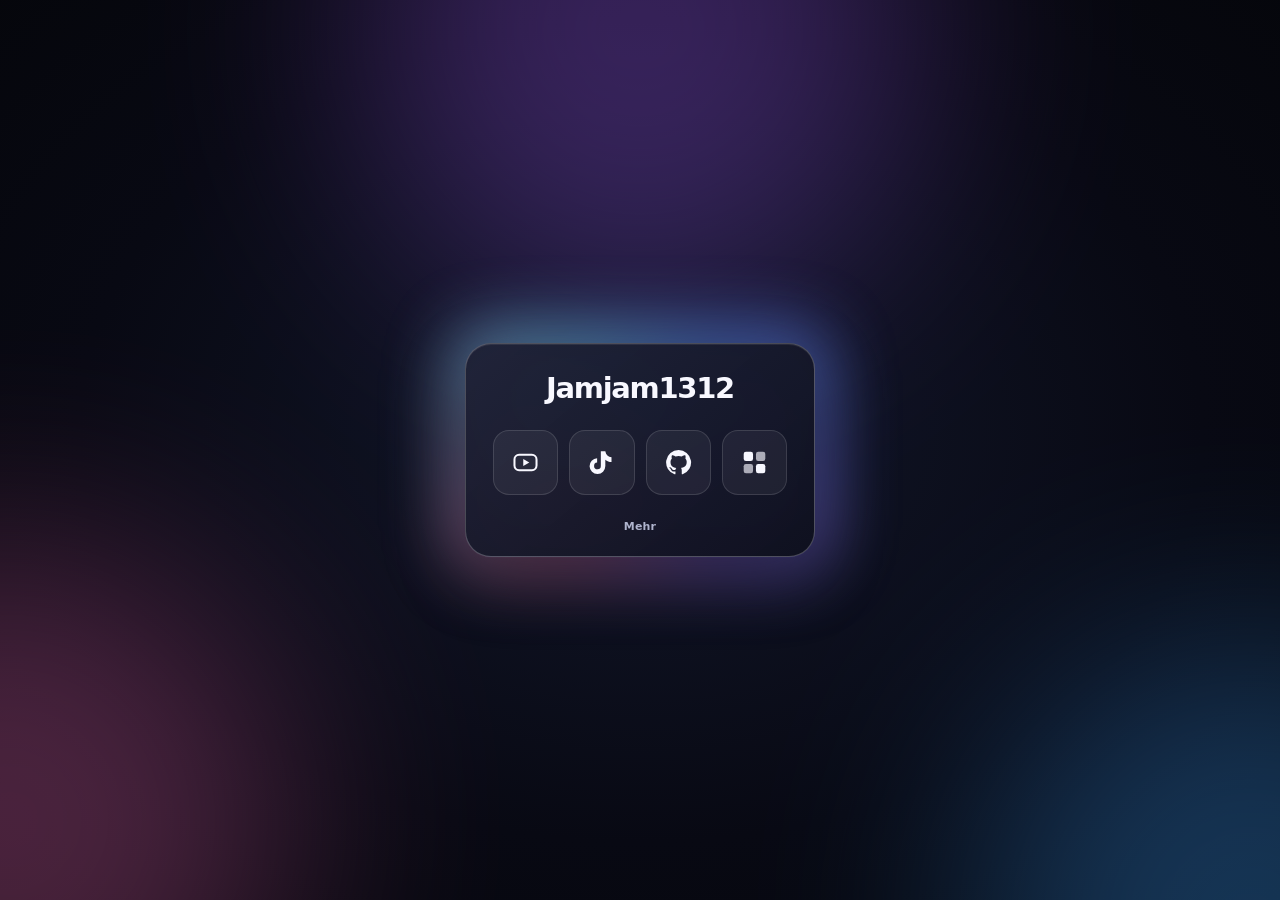
==== commit 5f8e2f91: "Simplify landing page to tiny glowing Jamjam1312 link card" ====
--- a/index.html
+++ b/index.html
@@ -1,72 +1,61 @@
 <!doctype html>
 <html lang="de">
 <head>
-<meta charset="utf-8"><meta name="viewport" content="width=device-width,initial-scale=1">
-<meta name="theme-color" content="#090a12"><meta name="robots" content="index,follow,max-image-preview:large">
-<meta name="description" content="jamjam1312_ – mein Portfolio. Minecraft, kreative Websites, KI, Vibe Coding und LOKRO OS.">
-<meta name="author" content="jamjam1312_">
-<link rel="canonical" href="https://jamjam1312.github.io/Jamjaminfo/"><link rel="icon" type="image/svg+xml" href="favicon.svg">
+<meta charset="utf-8">
+<meta name="viewport" content="width=device-width, initial-scale=1">
+<meta name="theme-color" content="#080913">
+<meta name="robots" content="index,follow,max-image-preview:large">
+<meta name="description" content="Jamjam1312 – YouTube, TikTok, GitHub und LOKRO OS. Minecraft, Gaming, Webdesign und Vibe Coding.">
+<meta name="author" content="Jamjam1312">
+<link rel="canonical" href="https://jamjam1312.github.io/Jamjaminfo/">
+<link rel="icon" type="image/svg+xml" href="favicon.svg">
 <link rel="alternate" type="application/json" href="about.json" title="Maschinenlesbare Profildaten">
 <link rel="alternate" type="text/plain" href="llms.txt" title="Maschinenlesbares Profil">
-<meta property="og:type" content="profile"><meta property="og:title" content="jamjam1312_ — Portfolio">
-<meta property="og:description" content="Gaming, Code, KI und LOKRO OS – alle meine Links an einem Ort.">
-<meta property="og:url" content="https://jamjam1312.github.io/Jamjaminfo/"><meta property="og:locale" content="de_DE">
-<script type="application/ld+json">{"@context":"https://schema.org","@type":"ProfilePage","url":"https://jamjam1312.github.io/Jamjaminfo/","inLanguage":"de-DE","name":"jamjam1312_ — Portfolio","mainEntity":{"@type":"Person","@id":"https://jamjam1312.github.io/Jamjaminfo/#jamjam","name":"jamjam1312_","alternateName":["jamjam1312","Jamjam1312"],"url":"https://jamjam1312.github.io/Jamjaminfo/","description":"Creator, Minecraft-Spieler und KI-begeisterter Hobbyentwickler; arbeitet mit LOKRO an LOKRO OS.","sameAs":["https://www.youtube.com/@jamjam1312_","https://www.tiktok.com/@jamjam1312_","https://github.com/jamjam1312"],"knowsAbout":["Minecraft","Websites","Vibe Coding","LOKRO OS"]}}</script>
-<link rel="stylesheet" href="styles.css"><script src="app.js" defer></script>
-<title>jamjam1312_ — Portfolio</title>
+<meta property="og:type" content="profile">
+<meta property="og:title" content="Jamjam1312 – Portfolio">
+<meta property="og:description" content="Alle meine wichtigsten Links an einem Ort.">
+<meta property="og:url" content="https://jamjam1312.github.io/Jamjaminfo/">
+<meta property="og:locale" content="de_DE">
+<script type="application/ld+json">{"@context":"https://schema.org","@type":"ProfilePage","@id":"https://jamjam1312.github.io/Jamjaminfo/#profile","url":"https://jamjam1312.github.io/Jamjaminfo/","inLanguage":"de-DE","name":"Jamjam1312 – Portfolio","mainEntity":{"@type":"Person","@id":"https://jamjam1312.github.io/Jamjaminfo/#jamjam","name":"Jamjam1312","alternateName":["jamjam1312_","jamjam1312"],"url":"https://jamjam1312.github.io/Jamjaminfo/","sameAs":["https://www.youtube.com/@jamjam1312_","https://www.tiktok.com/@jamjam1312_","https://github.com/jamjam1312"],"description":"Creator mit Interesse an Minecraft, KI-gestützter Entwicklung und Webdesign; arbeitet an LOKRO OS mit.","knowsAbout":["Minecraft","Gaming","Webdesign","LOKRO OS","Vibe Coding"]}}</script>
+<link rel="stylesheet" href="styles.css">
+<script src="app.js" defer></script>
+<title>Jamjam1312 – Portfolio</title>
 </head>
 <body>
 <a class="skip" href="#main">Zum Inhalt springen</a>
-<div class="backdrop" aria-hidden="true"><div class="blob purple"></div><div class="blob cyan"></div><div class="blob pink"></div><div class="noise"></div></div>
-<header class="header">
-  <a class="brand" href="#main"><span class="brand-point"></span>jamjam1312_</a>
-  <span class="header-note"><i></i> PERSONAL SPACE</span>
-</header>
-<main id="main" class="layout">
-  <div class="stage">
-    <div class="glow" aria-hidden="true"></div>
-    <div class="glow-core" aria-hidden="true"></div>
-    <article class="profile" id="profile" aria-labelledby="name">
-      <div class="profile-top">
-        <div class="avatar" aria-hidden="true">j<span>.</span></div>
-        <span class="top-kicker"><span aria-hidden="true">✦</span> creator · developer · gamer</span>
-      </div>
-      <p class="eyebrow">Hey, ich bin</p>
-      <h1 id="name">jamjam<span>1312_</span></h1>
-      <p class="lead">Ideen machen. Sachen bauen. Neues ausprobieren.</p>
-      <p class="desc">Ich mag Minecraft, Websites und Vibe Coding mit KI. Zusammen mit <a href="https://lokro.dev/" target="_blank" rel="noopener noreferrer">LOKRO</a> arbeite ich an <a href="https://os.lokro.dev/" target="_blank" rel="noopener noreferrer">LOKRO OS</a>.</p>
-      <nav class="socials" aria-label="Meine wichtigsten Links">
-        <a class="social youtube" href="https://www.youtube.com/@jamjam1312_" target="_blank" rel="me noopener noreferrer" aria-label="YouTube öffnen"><span class="social-icon"><svg viewBox="0 0 24 24" aria-hidden="true"><rect x="2.2" y="5" width="19.6" height="14" rx="4.5" stroke="currentColor" stroke-width="1.7" fill="none"/><path d="m10 8.6 5.5 3.4-5.5 3.4z" fill="currentColor"/></svg></span><span>YouTube</span><span class="social-arrow"><svg viewBox="0 0 24 24" aria-hidden="true"><path d="M6 18 18 6M8 6h10v10" fill="none" stroke="currentColor" stroke-width="1.8" stroke-linecap="round" stroke-linejoin="round"/></svg></span></a>
-        <a class="social tiktok" href="https://www.tiktok.com/@jamjam1312_" target="_blank" rel="me noopener noreferrer" aria-label="TikTok öffnen"><span class="social-icon"><svg viewBox="0 0 24 24" aria-hidden="true"><path d="M15.3 2h-4v13a3 3 0 1 1-3.1-3V8.3a7 7 0 1 0 7.1 6.8V9.5a9 9 0 0 0 5.5 2V7.3c-2.9-.2-4.9-2.1-5.5-5.3Z" fill="currentColor"/></svg></span><span>TikTok</span><span class="social-arrow"><svg viewBox="0 0 24 24" aria-hidden="true"><path d="M6 18 18 6M8 6h10v10" fill="none" stroke="currentColor" stroke-width="1.8" stroke-linecap="round" stroke-linejoin="round"/></svg></span></a>
-        <a class="social github" href="https://github.com/jamjam1312" target="_blank" rel="me noopener noreferrer" aria-label="GitHub öffnen"><span class="social-icon"><svg viewBox="0 0 24 24" aria-hidden="true"><path d="M12 .7A11.3 11.3 0 0 0 8.43 22.7c.57.1.77-.24.77-.55v-2.13c-3.14.67-3.8-1.32-3.8-1.32-.51-1.3-1.25-1.65-1.25-1.65-1.02-.7.08-.68.08-.68 1.13.08 1.72 1.16 1.72 1.16 1 1.7 2.64 1.22 3.27.94.1-.73.4-1.21.71-1.49-2.52-.29-5.17-1.26-5.17-5.58 0-1.23.45-2.24 1.17-3.04-.12-.29-.5-1.44.11-2.99 0 0 .95-.3 3.12 1.16a10.8 10.8 0 0 1 5.68 0c2.17-1.46 3.12-1.16 3.12-1.16.62 1.55.23 2.7.11 2.99.73.8 1.17 1.81 1.17 3.04 0 4.33-2.66 5.3-5.19 5.58.41.36.77 1.05.77 2.12v3.16c0 .3.2.66.77.55A11.3 11.3 0 0 0 12 .7Z" fill="currentColor"/></svg></span><span>GitHub</span><span class="social-arrow"><svg viewBox="0 0 24 24" aria-hidden="true"><path d="M6 18 18 6M8 6h10v10" fill="none" stroke="currentColor" stroke-width="1.8" stroke-linecap="round" stroke-linejoin="round"/></svg></span></a>
-        <a class="social os" href="https://os.lokro.dev/" target="_blank" rel="noopener noreferrer" aria-label="LOKRO OS öffnen"><span class="social-icon"><svg viewBox="0 0 24 24" aria-hidden="true"><rect x="2.2" y="2.2" width="8.3" height="8.3" rx="2.1" fill="currentColor"/><rect x="13.5" y="2.2" width="8.3" height="8.3" rx="2.1" fill="currentColor" opacity=".65"/><rect x="2.2" y="13.5" width="8.3" height="8.3" rx="2.1" fill="currentColor" opacity=".65"/><rect x="13.5" y="13.5" width="8.3" height="8.3" rx="2.1" fill="currentColor"/></svg></span><span>LOKRO OS</span><span class="social-arrow"><svg viewBox="0 0 24 24" aria-hidden="true"><path d="M6 18 18 6M8 6h10v10" fill="none" stroke="currentColor" stroke-width="1.8" stroke-linecap="round" stroke-linejoin="round"/></svg></span></a>
+<div class="ambient" aria-hidden="true">
+  <div class="aura aura-violet"></div>
+  <div class="aura aura-blue"></div>
+  <div class="aura aura-rose"></div>
+</div>
+<main id="main" class="stage">
+  <div class="card-shell">
+    <div class="card-glow" aria-hidden="true"></div>
+    <article class="card" id="profile">
+      <h1>Jamjam1312</h1>
+      <nav class="icons" aria-label="Social Media und LOKRO OS">
+        <a class="social youtube" href="https://www.youtube.com/@jamjam1312_" target="_blank" rel="me noopener noreferrer" aria-label="YouTube" title="YouTube"><svg viewBox="0 0 24 24" aria-hidden="true" focusable="false"><rect x="2.2" y="5.2" width="19.6" height="13.6" rx="4.1" stroke="currentColor" stroke-width="1.8" fill="none"/><path d="m10 8.8 5.4 3.2-5.4 3.2Z" fill="currentColor"/></svg></a>
+        <a class="social tiktok" href="https://www.tiktok.com/@jamjam1312_" target="_blank" rel="me noopener noreferrer" aria-label="TikTok" title="TikTok"><svg viewBox="0 0 24 24" aria-hidden="true" focusable="false"><path d="M15.4 2h-4v13.1a3 3 0 1 1-3.3-3V8.2a7 7 0 1 0 7.3 7V9.5c1.5 1.3 3.5 2.1 5.5 2.1V7.4C18 7.2 15.9 5.3 15.4 2Z" fill="currentColor"/></svg></a>
+        <a class="social github" href="https://github.com/jamjam1312" target="_blank" rel="me noopener noreferrer" aria-label="GitHub" title="GitHub"><svg viewBox="0 0 24 24" aria-hidden="true" focusable="false"><path d="M12 .9A11.1 11.1 0 0 0 8.5 22.5c.6.1.8-.2.8-.5v-2.1c-3.1.7-3.8-1.3-3.8-1.3-.5-1.3-1.2-1.6-1.2-1.6-1-.7.1-.7.1-.7 1.1.1 1.7 1.2 1.7 1.2 1 1.7 2.6 1.2 3.2.9.1-.7.4-1.2.7-1.5-2.5-.3-5.1-1.2-5.1-5.5 0-1.2.4-2.2 1.2-3-.1-.3-.5-1.4.1-2.9 0 0 .9-.3 3.1 1.1a10.8 10.8 0 0 1 5.6 0c2.2-1.4 3.1-1.1 3.1-1.1.6 1.5.2 2.6.1 2.9.7.8 1.2 1.8 1.2 3 0 4.3-2.7 5.2-5.2 5.5.4.3.8 1 .8 2.1V22c0 .3.2.6.8.5A11.1 11.1 0 0 0 12 .9Z" fill="currentColor"/></svg></a>
+        <a class="social os" href="https://os.lokro.dev/" target="_blank" rel="noopener noreferrer" aria-label="LOKRO OS" title="LOKRO OS"><svg viewBox="0 0 24 24" aria-hidden="true" focusable="false"><rect x="2.4" y="2.4" width="8.3" height="8.3" rx="2" fill="currentColor"/><rect x="13.3" y="2.4" width="8.3" height="8.3" rx="2" fill="currentColor" opacity=".65"/><rect x="2.4" y="13.3" width="8.3" height="8.3" rx="2" fill="currentColor" opacity=".65"/><rect x="13.3" y="13.3" width="8.3" height="8.3" rx="2" fill="currentColor"/></svg></a>
       </nav>
-      <div class="actions">
-        <a class="network" href="https://lokro.dev/" target="_blank" rel="noopener noreferrer"><span>✦</span> Teil des LOKRO-Netzwerks <span aria-hidden="true">↗</span></a>
-        <button type="button" id="more-button" aria-expanded="false" aria-controls="more-panel">Mehr über mich <span class="chevron"><svg viewBox="0 0 24 24" aria-hidden="true"><path d="m6 9 6 6 6-6" fill="none" stroke="currentColor" stroke-width="1.8" stroke-linecap="round" stroke-linejoin="round"/></svg></span></button>
-      </div>
-      <section class="more-panel" id="more-panel" aria-label="Mehr über mich" hidden>
-        <div class="separator"></div>
-        <p class="detail-kicker">A LITTLE MORE ABOUT ME</p>
-        <h2>Hi, ich bin Jamjam.</h2>
-        <p>Mich findet man als <strong>jamjam1312</strong> oder <strong>jamjam1312_</strong>. Ich bin 13, habe am 13.12. Geburtstag, spiele gerne Minecraft und baue Websites, Apps und Ideen mit KI und ChatGPT.</p>
-        <div class="tags"><span>Minecraft</span><span>Gaming</span><span>Vibe Coding</span><span>Webdesign</span></div>
-        <p class="detail-kicker with-line">PROJEKTE &amp; FRIENDS</p>
-        <a class="detail-link" href="https://lokro.dev/" target="_blank" rel="noopener noreferrer"><span><strong>LOKRO</strong><small>Mein Freund, sein Netzwerk und seine Website</small></span><svg viewBox="0 0 24 24" aria-hidden="true"><path d="M6 18 18 6M8 6h10v10" fill="none" stroke="currentColor" stroke-width="1.8" stroke-linecap="round" stroke-linejoin="round"/></svg></a>
-        <a class="detail-link" href="https://os.lokro.dev/" target="_blank" rel="noopener noreferrer"><span><strong>LOKRO OS</strong><small>Wir entwickeln gemeinsam ein Betriebssystem</small></span><svg viewBox="0 0 24 24" aria-hidden="true"><path d="M6 18 18 6M8 6h10v10" fill="none" stroke="currentColor" stroke-width="1.8" stroke-linecap="round" stroke-linejoin="round"/></svg></a>
-        <a class="detail-link" href="https://falanala.wixsite.com/fala-eisdiele" target="_blank" rel="noopener noreferrer"><span><strong>Fala Eisdiele</strong><small>Mein Websiteprojekt auf Wix</small></span><svg viewBox="0 0 24 24" aria-hidden="true"><path d="M6 18 18 6M8 6h10v10" fill="none" stroke="currentColor" stroke-width="1.8" stroke-linecap="round" stroke-linejoin="round"/></svg></a>
-        <p class="detail-kicker with-line">LOKRO ONLINE</p>
-        <div class="small-links">
-          <a href="https://lokro.dev/" target="_blank" rel="noopener noreferrer">Website ↗</a>
-          <a href="https://github.com/Lokrogaming" target="_blank" rel="noopener noreferrer">GitHub ↗</a>
-          <a href="https://www.tiktok.com/@lokrogaming" target="_blank" rel="noopener noreferrer">TikTok ↗</a>
-          <a href="https://www.twitch.tv/lokrogamer" target="_blank" rel="noopener noreferrer">Twitch ↗</a>
-        </div>
-        <div class="note"><span>MEIN TWITCH</span><p>Der Link zu meinem eigenen Twitch-Profil folgt noch.</p></div>
-      </section>
+      <button type="button" id="more-button" class="more" aria-haspopup="dialog" aria-controls="more-dialog">Mehr</button>
     </article>
   </div>
 </main>
-<footer class="footer"><span>© <span id="year">2026</span> jamjam1312_</span><span>made with curiosity ✳</span></footer>
+<dialog id="more-dialog" class="details" aria-labelledby="details-title">
+  <button type="button" class="close" id="close-details" aria-label="Schließen">×</button>
+  <h2 id="details-title">Mehr über mich</h2>
+  <p>Ich bin Jamjam1312 (auch jamjam1312_), 13 Jahre alt und habe am 13.12. Geburtstag. Ich spiele gerne Minecraft, entwickle Websites und probiere neue Ideen mit ChatGPT und KI aus.</p>
+  <p>Ich bin Teil des <a href="https://lokro.dev/" target="_blank" rel="noopener noreferrer">LOKRO-Netzwerks</a> und arbeite mit meinem Freund LOKRO an <a href="https://os.lokro.dev/" target="_blank" rel="noopener noreferrer">LOKRO OS</a>.</p>
+  <div class="details-links" aria-label="Mehr Links">
+    <a href="https://lokro.dev/" target="_blank" rel="noopener noreferrer">LOKRO Website ↗</a>
+    <a href="https://falanala.wixsite.com/fala-eisdiele" target="_blank" rel="noopener noreferrer">Fala Eisdiele ↗</a>
+    <a href="https://github.com/Lokrogaming" target="_blank" rel="noopener noreferrer">LOKRO GitHub ↗</a>
+    <a href="https://www.tiktok.com/@lokrogaming" target="_blank" rel="noopener noreferrer">LOKRO TikTok ↗</a>
+    <a href="https://www.twitch.tv/lokrogamer" target="_blank" rel="noopener noreferrer">LOKRO Twitch ↗</a>
+  </div>
+  <p class="twitch">Mein eigener Twitch-Link folgt noch.</p>
+</dialog>
 </body>
 </html>
--- a/styles.css
+++ b/styles.css
@@ -1,51 +1,33 @@
-:root{color-scheme:dark;--bg:#090a12;--fg:#f6f7ff;--muted:#afb5c8;--border:rgba(255,255,255,.14);font-family:Inter,ui-sans-serif,system-ui,-apple-system,"Segoe UI",sans-serif}
-*{box-sizing:border-box}html{scroll-behavior:smooth}body{margin:0;min-height:100svh;background:var(--bg);color:var(--fg);-webkit-font-smoothing:antialiased;overflow-x:hidden}a{color:inherit}button{font:inherit}button,a{-webkit-tap-highlight-color:transparent}
-:focus-visible{outline:2px solid #d9cbff;outline-offset:4px}::selection{background:#b7a1f6;color:#080a12}
-.skip{position:absolute;z-index:30;top:-90px;left:20px;background:white;color:black;padding:12px;border-radius:10px}.skip:focus{top:20px}
-.backdrop{position:fixed;inset:0;z-index:-1;overflow:hidden;pointer-events:none;background:radial-gradient(ellipse at 50% 40%,#111526,#080a13 60%,#07080e)}
-.blob{position:absolute;border-radius:50%;filter:blur(84px);opacity:.32;animation:breathe 19s ease-in-out infinite alternate}
-.purple{width:550px;height:550px;left:calc(50% - 285px);top:-285px;background:#935dec}
-.cyan{width:600px;height:600px;right:-330px;bottom:-350px;background:#268adb;animation-delay:-7s}
-.pink{width:460px;height:460px;left:-270px;bottom:-180px;background:#f054a9;animation-delay:-12s;animation-duration:24s}
-.noise{position:absolute;inset:0;opacity:.09;background-image:radial-gradient(#fff .6px,transparent .6px);background-size:6px 6px}
-@keyframes breathe{to{transform:translate3d(40px,25px,0) scale(1.11)}}
-.header,.footer{width:min(1100px,calc(100% - 64px));margin:0 auto;display:flex;align-items:center;justify-content:space-between;gap:20px}
-.header{padding:29px 0}.brand{text-decoration:none;font-size:14px;letter-spacing:-.025em;font-weight:770;display:inline-flex;align-items:center;gap:12px}.brand-point{width:10px;height:10px;border-radius:50%;background:linear-gradient(120deg,#90ccff,#ac87fb,#ff9aca);box-shadow:0 0 20px #c59afc}
-.header-note{font:10px ui-monospace,monospace;letter-spacing:.14em;color:#9ba4bf}.header-note i{display:inline-block;width:6px;height:6px;background:#a4ffdb;border-radius:50%;box-shadow:0 0 13px #a4ffdb;margin-right:8px}
-.layout{min-height:calc(100svh - 166px);padding:74px 20px 70px;display:flex;justify-content:center;align-items:center}
-.stage{position:relative;width:min(100%,600px);isolation:isolate;perspective:1100px}
-.glow,.glow-core{position:absolute;z-index:-1;pointer-events:none;border-radius:48px}
-.glow{inset:-28px;background:conic-gradient(from 35deg,#5a91ff,#9879fe,#e867aa,#79c9ff,#5a91ff);opacity:.59;filter:blur(50px);animation:glow 8s ease-in-out infinite alternate}
-.glow-core{inset:-5px;background:linear-gradient(125deg,#77baff,#aa92ff,#fd9ad5,#77baff);opacity:.35;filter:blur(20px)}
-@keyframes glow{to{transform:scale(1.06) rotate(6deg);opacity:.46}}
-.profile{position:relative;padding:32px;border:1px solid rgba(245,246,255,.23);border-radius:32px;background:linear-gradient(145deg,rgba(30,31,51,.95),rgba(13,15,28,.96));backdrop-filter:blur(22px);box-shadow:0 35px 110px #0009,inset 0 1px #ffffff16;overflow:hidden;transform-style:preserve-3d;transition:transform .25s ease}
-.profile:before{content:"";position:absolute;inset:0;pointer-events:none;background:radial-gradient(430px circle at var(--spot-x,50%) var(--spot-y,0%),#ddbcff19,transparent 70%)}
-.profile>*,.profile-top>*{position:relative}
-.profile-top{display:flex;align-items:center;justify-content:space-between;gap:16px}
-.avatar{width:69px;height:69px;border-radius:20px;display:grid;place-items:center;line-height:1;font-size:51px;font-weight:850;letter-spacing:-.14em;padding-right:9px;background:linear-gradient(145deg,#93acfa,#7c5ab9 55%,#3a2e60);box-shadow:0 10px 35px #8b5aff40;border:1px solid #ffffff38}
-.avatar span{color:#ffb5ea}.top-kicker{font-size:10px;color:#d8d3ea;letter-spacing:.05em;font-weight:650;text-align:right}.top-kicker span{color:#ffb9dd;margin-right:6px}
-.eyebrow{font-size:13px;color:#bbb9d2;margin:31px 0 9px}
-h1{font-size:clamp(43px,8.2vw,67px);font-weight:840;letter-spacing:-.072em;line-height:1.08;margin:0;white-space:nowrap}
-h1 span{font-weight:480;background:linear-gradient(95deg,#fff,#d5c4f7);background-clip:text;-webkit-background-clip:text;color:transparent}
-.lead{font-size:18px;font-weight:630;letter-spacing:-.025em;margin:17px 0 11px}.desc{font-size:14px;color:#b7b8ca;line-height:1.75;margin:0}.desc a{color:#e4dcff;text-decoration-color:#a28bbb;text-underline-offset:4px}
-.socials{margin-top:31px;display:grid;grid-template-columns:repeat(4,minmax(0,1fr));gap:9px}
-.social{--accent:#b9a7ef;position:relative;min-height:105px;min-width:0;border:1px solid var(--border);border-radius:18px;background:#ffffff09;display:flex;flex-direction:column;align-items:center;justify-content:center;gap:14px;text-decoration:none;font-size:11px;font-weight:670;transition:transform .2s,background .2s,border-color .2s,box-shadow .2s}
-.social.youtube{--accent:#ff868b}.social.tiktok{--accent:#7eeef6}.social.os{--accent:#9bc7ff}
-.social:hover,.social:focus-visible{transform:translateY(-5px);border-color:var(--accent);background:color-mix(in srgb,var(--accent) 12%,#181b2d);box-shadow:0 10px 32px color-mix(in srgb,var(--accent) 16%,transparent)}
-.social-icon{width:28px;height:28px}.social-icon svg,.social-arrow svg{height:100%;width:100%}.social-arrow{position:absolute;top:9px;right:9px;width:11px;height:11px;opacity:.42}.social:hover .social-arrow{opacity:1}
-.actions{display:flex;align-items:center;justify-content:space-between;flex-wrap:wrap;gap:11px;margin-top:29px}
-.network{display:inline-flex;align-items:center;gap:7px;border-radius:30px;padding:10px 13px;background:#9e7dff1b;border:1px solid #b79dff38;color:#eee3ff;text-decoration:none;font-size:11px;font-weight:650;transition:background .2s}.network:hover{background:#a385ff35}.network>span:first-child{color:#be9dfd}
-#more-button{display:flex;align-items:center;gap:11px;cursor:pointer;color:white;background:#ffffff0f;border:1px solid var(--border);border-radius:30px;padding:10px 14px 10px 17px;font-size:11px;font-weight:650;transition:background .2s}#more-button:hover{background:#ffffff24}
-.chevron{width:16px;height:16px;transition:transform .25s}.chevron svg{width:100%;height:100%}#more-button[aria-expanded=true] .chevron{transform:rotate(180deg)}
-.more-panel[hidden]{display:none}.more-panel{animation:reveal .25s ease-out}@keyframes reveal{from{opacity:0;transform:translateY(-6px)}to{opacity:1;transform:translateY(0)}}
-.separator{border-top:1px solid var(--border);margin:27px 0 21px}.detail-kicker{font:10px ui-monospace,monospace;letter-spacing:.12em;color:#a9a9c6;margin:0 0 13px}.more-panel h2{font-size:25px;letter-spacing:-.04em;margin:0 0 13px}.more-panel>p:not(.detail-kicker){font-size:13px;line-height:1.8;color:#c1c2d2;margin:0}
-.tags{display:flex;flex-wrap:wrap;gap:7px;margin:21px 0 27px}.tags span{border:1px solid var(--border);border-radius:30px;padding:8px 11px;font-size:10px;color:#dfdfee;background:#ffffff07}
-.with-line{border-top:1px solid var(--border);padding-top:17px;margin-top:17px}.detail-link{display:flex;justify-content:space-between;gap:15px;align-items:center;padding:12px 8px;margin:0 -8px;text-decoration:none;border-radius:12px;transition:background .2s}.detail-link:hover{background:#ffffff0a}
-.detail-link>span{display:grid;gap:4px}.detail-link strong{font-size:13px}.detail-link small{font-size:11px;color:#9ca6bc;line-height:1.5}.detail-link>svg{width:18px;height:18px;flex:none}
-.small-links{display:flex;flex-wrap:wrap;gap:8px;margin-top:12px}.small-links a{padding:10px 13px;border-radius:12px;border:1px solid var(--border);background:#ffffff08;font-size:11px;text-decoration:none}.small-links a:hover{background:#ffffff18}
-.note{margin-top:24px;border:1px solid var(--border);background:#ffffff07;border-radius:13px;padding:14px}.note>span{font:10px ui-monospace,monospace;color:#a6b1c8;letter-spacing:.09em}.note p{font-size:12px;color:#bbc3d2;margin:6px 0 0}
-.footer{padding:18px 0 29px;font:10px ui-monospace,monospace;color:#929ab0;letter-spacing:.03em}
-@media(min-width:768px) and (hover:hover) and (pointer:fine){.profile{transform:perspective(1100px) rotateX(var(--ty,0deg)) rotateY(var(--tx,0deg))}}
-@media(max-width:660px){.header,.footer{width:calc(100% - 36px)}.header{padding:23px 0}.layout{min-height:calc(100svh - 140px);padding:44px 17px 55px}.profile{padding:23px;border-radius:26px}.avatar{width:61px;height:61px;font-size:45px;border-radius:18px}.top-kicker{font-size:9px}.eyebrow{margin-top:27px}h1{font-size:clamp(35px,9.4vw,55px)}.lead{font-size:16px}.desc{font-size:13px}.socials{margin-top:25px;gap:7px}.social{border-radius:14px;min-height:84px;gap:11px;font-size:10px}.social-icon{width:25px;height:25px}.social-arrow{width:9px;height:9px;top:7px;right:6px}.actions{margin-top:24px}.glow{inset:-20px;filter:blur(35px)}.blob{filter:blur(68px)}}
-@media(max-width:385px){h1{font-size:clamp(31px,9.3vw,38px)}.social{min-height:76px;font-size:9px}.top-kicker{max-width:105px;line-height:1.5}.network{font-size:10px}.header-note{font-size:9px}}
+:root{color-scheme:dark;--text:#f8f8ff;--background:#080913;--line:rgba(255,255,255,.15);font-family:Inter,ui-sans-serif,system-ui,-apple-system,"Segoe UI",sans-serif}
+*{box-sizing:border-box}html{height:100%;scroll-behavior:smooth}body{min-height:100%;min-height:100svh;margin:0;color:var(--text);background:var(--background);overflow-x:hidden;-webkit-font-smoothing:antialiased}
+a{color:inherit}button{font:inherit}:focus-visible{outline:2px solid #dac7ff;outline-offset:4px}
+.skip{position:absolute;z-index:12;left:14px;top:-80px;border-radius:12px;padding:10px 14px;background:#fff;color:#111}.skip:focus{top:14px}
+.ambient{position:fixed;inset:0;pointer-events:none;overflow:hidden;z-index:-1;background:radial-gradient(ellipse at 50% 48%,#12172a 0%,#080913 62%,#05060b 100%)}
+.aura{position:absolute;width:560px;height:560px;border-radius:50%;filter:blur(115px);opacity:.32;animation:drift 18s ease-in-out infinite alternate}
+.aura-violet{top:-250px;left:calc(50% - 280px);background:#9957ed}
+.aura-blue{right:-250px;bottom:-300px;background:#3897ee;animation-delay:-6s}
+.aura-rose{left:-270px;bottom:-200px;background:#db5fa3;animation-delay:-13s;animation-duration:23s}
+@keyframes drift{from{transform:translate3d(-30px,-20px,0) scale(.95)}to{transform:translate3d(35px,35px,0) scale(1.09)}}
+.stage{min-height:100svh;width:100%;display:grid;place-items:center;padding:30px}
+.card-shell{width:min(100%,350px);position:relative;isolation:isolate}
+.card-glow{position:absolute;z-index:-1;inset:-15px;border-radius:38px;background:conic-gradient(from 45deg,#5e91ff,#9776ff,#e67fb9,#77d4ff,#5e91ff);opacity:.63;filter:blur(33px);animation:glow 7s ease-in-out infinite alternate;pointer-events:none}
+@keyframes glow{to{transform:rotate(4deg) scale(1.07);opacity:.38}}
+.card{position:relative;width:100%;display:flex;flex-direction:column;align-items:center;padding:28px 27px 17px;border-radius:26px;border:1px solid rgba(255,255,255,.24);background:linear-gradient(140deg,rgba(30,32,53,.95),rgba(13,15,28,.97));box-shadow:0 22px 65px rgba(0,0,0,.48),inset 0 1px rgba(255,255,255,.08);backdrop-filter:blur(20px);animation:float 8s ease-in-out infinite;transition:border-color .2s}
+@keyframes float{50%{transform:translateY(-6px)}}
+h1{font-size:clamp(24px,6vw,29px);line-height:1.15;letter-spacing:-.045em;font-weight:750;margin:0 0 25px;white-space:nowrap}
+.icons{width:100%;display:grid;grid-template-columns:repeat(4,minmax(0,1fr));gap:11px}
+.social{min-width:0;aspect-ratio:1;border:1px solid rgba(255,255,255,.13);border-radius:16px;background:rgba(255,255,255,.055);display:grid;place-items:center;text-decoration:none;transition:transform .2s,background .2s,border-color .2s,box-shadow .2s}
+.social svg{height:27px;width:27px;display:block}
+.social.youtube{--accent:#ff8b90}.social.tiktok{--accent:#8debf2}.social.github{--accent:#ccb6ff}.social.os{--accent:#95baff}
+.social:hover,.social:focus-visible{transform:translateY(-4px);background:rgba(255,255,255,.13);border-color:var(--accent);box-shadow:0 0 22px rgba(185,155,255,.15)}
+.more{appearance:none;cursor:pointer;margin-top:19px;border:0;border-radius:10px;background:transparent;color:#afb4cd;font-size:11px;font-weight:550;letter-spacing:.02em;padding:6px 16px;transition:color .2s,background .2s}
+.more:hover,.more:focus-visible{color:#fff;background:rgba(255,255,255,.08)}
+.details{color:var(--text);width:min(440px,calc(100% - 32px));max-height:min(76svh,700px);overflow-y:auto;border:1px solid rgba(255,255,255,.22);border-radius:23px;padding:29px 27px 25px;background:#171928;box-shadow:0 30px 100px #000a}
+.details::backdrop{background:rgba(3,5,13,.79);backdrop-filter:blur(10px)}
+.details h2{font-size:23px;line-height:1.2;letter-spacing:-.04em;margin:5px 30px 18px 0}.details p{font-size:13px;color:#c4c7d9;line-height:1.8;margin:0 0 15px}.details p a{color:#e1d6ff;text-underline-offset:4px}.details-links{display:flex;flex-wrap:wrap;gap:8px;border-top:1px solid var(--line);margin:22px 0 17px;padding-top:18px}
+.details-links a{font-size:11px;text-decoration:none;border:1px solid var(--line);background:rgba(255,255,255,.06);border-radius:12px;padding:10px 12px}
+.details-links a:hover{background:rgba(255,255,255,.13)}
+.details .twitch{margin:15px 0 0;color:#9196ae;font-size:11px}
+.close{position:absolute;right:16px;top:13px;border:0;border-radius:10px;color:#f4efff;background:transparent;cursor:pointer;font-size:29px;width:36px;height:36px;display:grid;place-items:center}.close:hover{background:rgba(255,255,255,.09)}
+@media(max-width:390px){.stage{padding:20px}.card{padding:25px 20px 14px}.card-shell{width:min(100%,325px)}.icons{gap:8px}.social{border-radius:14px}.social svg{width:24px;height:24px}}
 @media(prefers-reduced-motion:reduce){html{scroll-behavior:auto}*,*:before,*:after{animation:none!important;transition:none!important}}
